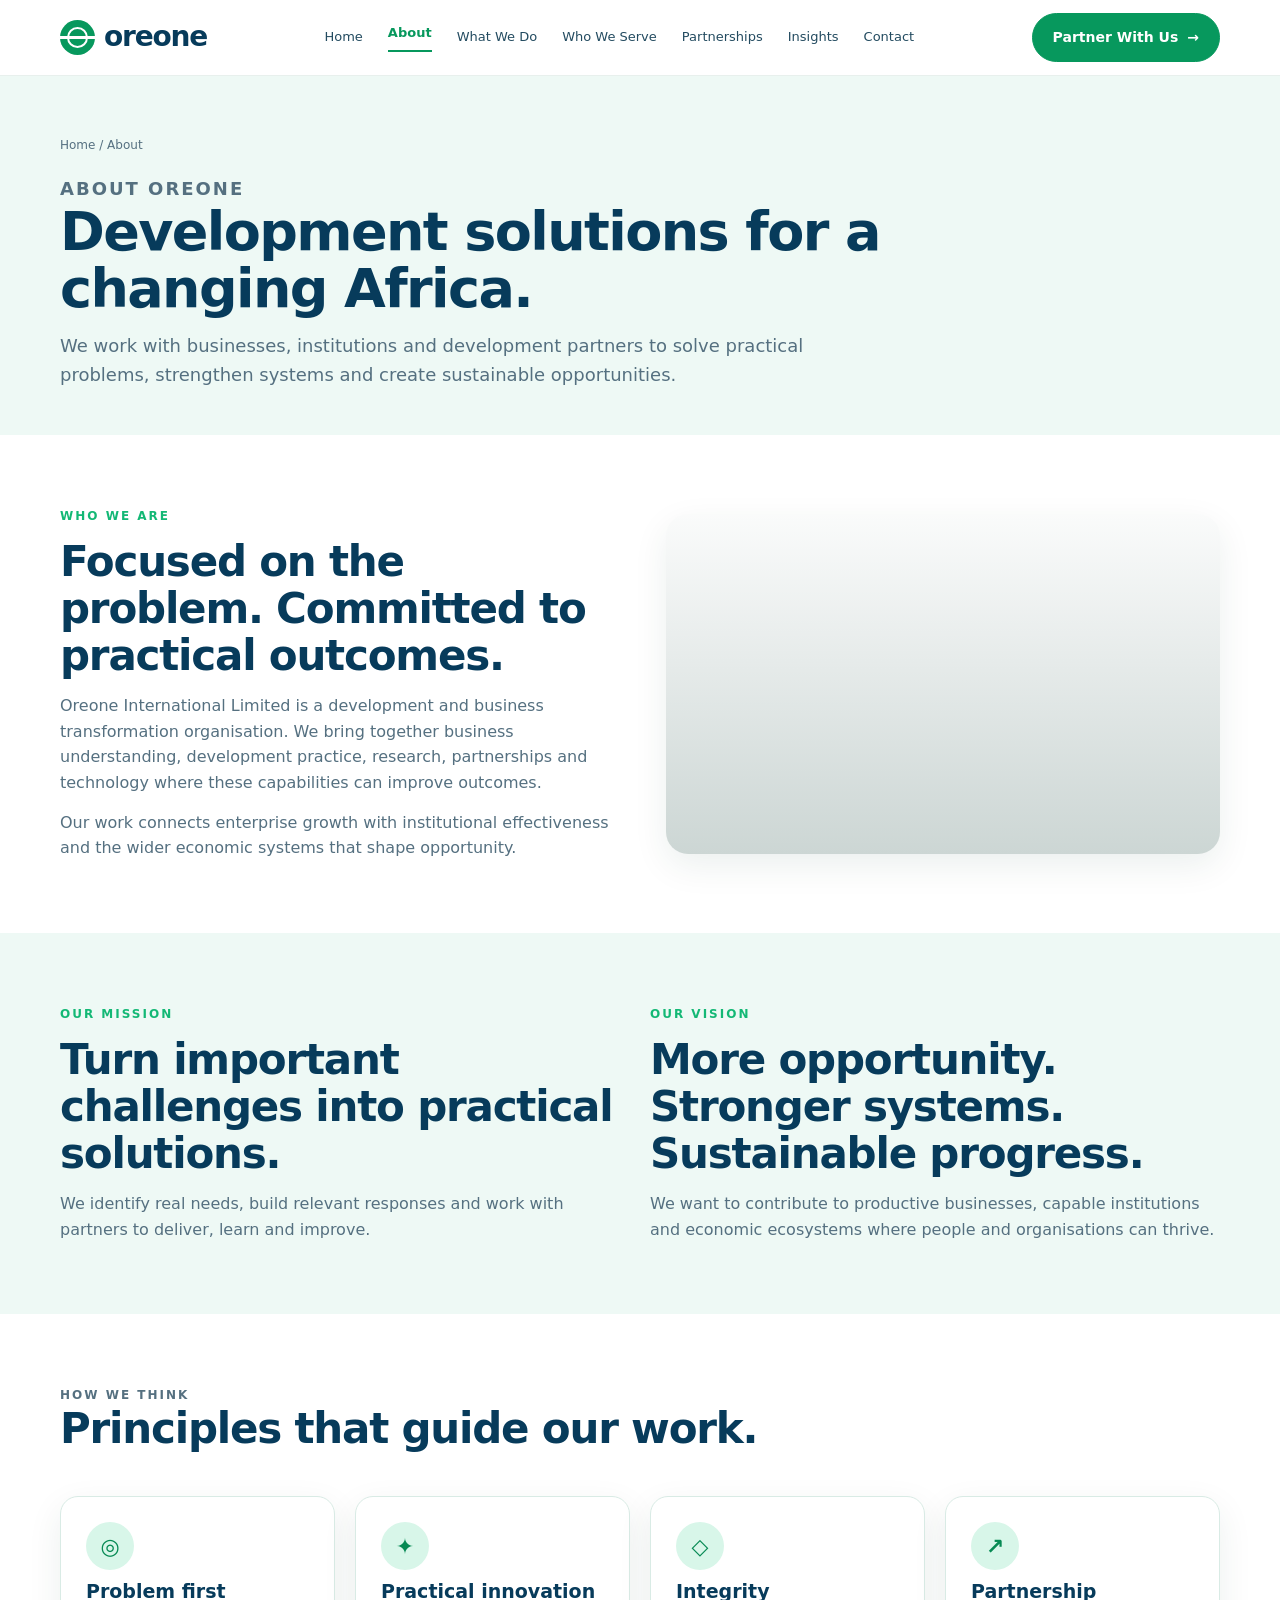
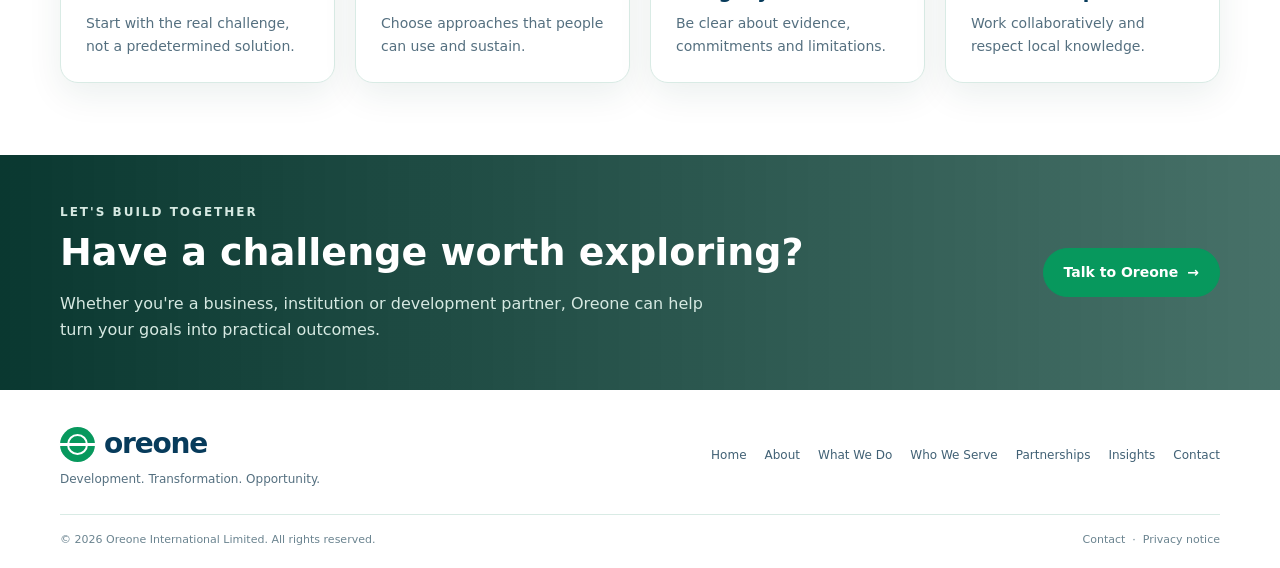
==== about.html @ 2d4d2d23 "Add files via upload" ====
<!doctype html><html lang="en-NG"><head><meta charset="utf-8"><meta name="viewport" content="width=device-width, initial-scale=1"><title>About Oreone | Development Consulting Nigeria</title><meta name="description" content="Learn about Oreone International Limited, a development and business transformation organisation working across Nigeria’s private, public and development sectors."><meta name="robots" content="index,follow"><meta property="og:type" content="website"><meta property="og:site_name" content="Oreone International Limited"><meta property="og:title" content="About Oreone | Development Consulting Nigeria"><meta property="og:description" content="Learn about Oreone International Limited, a development and business transformation organisation working across Nigeria’s private, public and development sectors."><meta name="theme-color" content="#07985d"><link rel="stylesheet" href="styles.css"><script type="application/ld+json">{"@context":"https://schema.org","@type":"Organization","name":"Oreone International Limited","url":"https://oreone.com/","telephone":"+2348024945647","email":"support.oreoneinc@gmail.com","address":{"@type":"PostalAddress","streetAddress":"No. 4 Daola Close, Monrovia Street, Wuse 2","addressLocality":"Abuja","addressCountry":"NG"}}</script></head><body><a class="skip-link" href="#main">Skip to content</a><header class="site-header"><div class="container nav-wrap"><a class="brand" href="index.html" aria-label="Oreone home"><span class="brand-mark" aria-hidden="true"></span><span>oreone</span></a><button class="menu-toggle" aria-expanded="false" aria-label="Toggle navigation">☰</button><nav class="nav-links" aria-label="Main navigation"><a href="index.html" >Home</a><a href="about.html" aria-current=page>About</a><a href="what-we-do.html" >What We Do</a><a href="who-we-serve.html" >Who We Serve</a><a href="partnerships.html" >Partnerships</a><a href="insights.html" >Insights</a><a href="contact.html" >Contact</a></nav><a class="btn nav-cta" href="contact.html">Partner With Us <span aria-hidden="true">→</span></a></div></header><main id="main"><section class="page-title"><div class="container"><div class="crumb">Home / About</div><p class="eyebrow">About Oreone</p><h1>Development solutions for a changing Africa.</h1><p>We work with businesses, institutions and development partners to solve practical problems, strengthen systems and create sustainable opportunities.</p></div></section><section class="section"><div class="container split"><div><p class="eyebrow">Who we are</p><h2>Focused on the problem. Committed to practical outcomes.</h2><p class="section-intro">Oreone International Limited is a development and business transformation organisation. We bring together business understanding, development practice, research, partnerships and technology where these capabilities can improve outcomes.</p><p class="section-intro" style="margin-top:14px">Our work connects enterprise growth with institutional effectiveness and the wider economic systems that shape opportunity.</p></div><div class="photo-panel" role="img" aria-label="Professionals working together"></div></div></section><section class="section section-soft"><div class="container grid grid-2"><article><p class="eyebrow">Our mission</p><h2>Turn important challenges into practical solutions.</h2><p class="section-intro">We identify real needs, build relevant responses and work with partners to deliver, learn and improve.</p></article><article><p class="eyebrow">Our vision</p><h2>More opportunity. Stronger systems. Sustainable progress.</h2><p class="section-intro">We want to contribute to productive businesses, capable institutions and economic ecosystems where people and organisations can thrive.</p></article></div></section><section class="section"><div class="container"><div class="section-head"><div><p class="eyebrow">How we think</p><h2>Principles that guide our work.</h2></div></div><div class="grid grid-4"><article class="card"><div class="icon-bubble" aria-hidden="true">◎</div><h3>Problem first</h3><p>Start with the real challenge, not a predetermined solution.</p></article><article class="card"><div class="icon-bubble" aria-hidden="true">✦</div><h3>Practical innovation</h3><p>Choose approaches that people can use and sustain.</p></article><article class="card"><div class="icon-bubble" aria-hidden="true">◇</div><h3>Integrity</h3><p>Be clear about evidence, commitments and limitations.</p></article><article class="card"><div class="icon-bubble" aria-hidden="true">↗</div><h3>Partnership</h3><p>Work collaboratively and respect local knowledge.</p></article></div></div></section></main><section class="cta-band"><div class="container cta-inner"><div><p class="eyebrow">Let's build together</p><h2>Have a challenge worth exploring?</h2><p>Whether you're a business, institution or development partner, Oreone can help turn your goals into practical outcomes.</p></div><a class="btn" href="contact.html">Talk to Oreone <span aria-hidden="true">→</span></a></div></section><footer class="site-footer"><div class="container"><div class="footer-top"><div><a class="brand" href="index.html"><span class="brand-mark" aria-hidden="true"></span><span>oreone</span></a><div class="footer-tagline">Development. Transformation. Opportunity.</div></div><nav class="footer-links" aria-label="Footer navigation"><a href="index.html">Home</a><a href="about.html">About</a><a href="what-we-do.html">What We Do</a><a href="who-we-serve.html">Who We Serve</a><a href="partnerships.html">Partnerships</a><a href="insights.html">Insights</a><a href="contact.html">Contact</a></nav></div><div class="footer-bottom"><span>© <span data-year></span> Oreone International Limited. All rights reserved.</span><span><a href="contact.html">Contact</a> &nbsp;·&nbsp; <a href="privacy.html">Privacy notice</a></span></div></div></footer><script src="script.js" defer></script></body></html>
---- styles.css ----
:root{--green:#07985d;--green2:#13b875;--deep:#003d32;--navy:#073b5b;--ink:#18384b;--muted:#557080;--mint:#eef9f5;--line:#d9ebe5;--white:#fff;--shadow:0 12px 35px rgba(5,59,55,.08);--radius:18px}*{box-sizing:border-box}html{scroll-behavior:smooth}body{margin:0;font-family:Inter,ui-sans-serif,system-ui,-apple-system,BlinkMacSystemFont,"Segoe UI",sans-serif;color:var(--ink);line-height:1.6;background:#fff}a{color:inherit;text-decoration:none}img{max-width:100%;display:block}button,input,select,textarea{font:inherit}.container{width:min(1160px,calc(100% - 40px));margin:auto}.skip-link{position:absolute;left:-999px;top:auto}.skip-link:focus{left:1rem;top:1rem;background:white;padding:1rem;z-index:1000}.site-header{height:76px;display:flex;align-items:center;background:#fff;border-bottom:1px solid #e8f0ed;position:sticky;top:0;z-index:100}.nav-wrap{display:flex;align-items:center;justify-content:space-between;gap:24px}.brand{display:inline-flex;align-items:center;gap:9px;font-size:28px;font-weight:800;letter-spacing:-1.2px;color:var(--navy);white-space:nowrap}.brand-mark{width:35px;height:35px;border-radius:50%;background:var(--green);position:relative;display:inline-block}.brand-mark:before{content:"";position:absolute;inset:7px;border:2px solid white;border-radius:50%}.brand-mark:after{content:"";position:absolute;left:0;right:0;top:16px;border-top:3px solid white}.nav-links{display:flex;align-items:center;gap:25px;font-size:13px;color:#234b60}.nav-links a:hover,.nav-links a[aria-current=page]{color:var(--green);font-weight:700}.nav-links a[aria-current=page]{border-bottom:2px solid var(--green);padding-bottom:7px}.btn{display:inline-flex;align-items:center;justify-content:center;gap:9px;border:1px solid var(--green);background:var(--green);color:white;padding:12px 20px;border-radius:999px;font-weight:700;font-size:14px;cursor:pointer;transition:.2s}.btn:hover{background:#057c4c;transform:translateY(-1px)}.btn-outline{background:transparent;color:var(--green)}.btn-outline:hover{color:#fff}.menu-toggle{display:none;border:1px solid var(--line);border-radius:10px;background:white;padding:8px 11px;color:var(--navy)}.hero{position:relative;overflow:hidden;background:linear-gradient(105deg,rgba(0,47,39,.97) 0%,rgba(0,62,49,.91) 38%,rgba(0,55,46,.15) 100%),url('https://images.unsplash.com/photo-1521737711867-e3b97375f902?auto=format&fit=crop&w=1800&q=85') center/cover;color:#fff}.hero-inner{padding:78px 0 76px;max-width:720px}.eyebrow{font-size:12px;letter-spacing:2px;text-transform:uppercase;font-weight:800;color:var(--green2);margin:0 0 12px}.hero .eyebrow{color:#6cf0b6}.hero h1{font-size:clamp(38px,5.5vw,64px);line-height:1.04;letter-spacing:-2px;margin:0 0 20px;max-width:760px}.hero p{font-size:18px;max-width:640px;color:#e1f1ec;margin:0 0 26px}.hero-actions{display:flex;gap:12px;flex-wrap:wrap}.hero .btn-outline{border-color:#fff;color:white}.hero .btn-outline:hover{background:#fff;color:var(--deep)}.hero-note{margin-top:28px;color:#d1e8df;font-size:13px;letter-spacing:.3px}.section{padding:72px 0}.section-soft{background:var(--mint)}.section-dark{background:var(--deep);color:#fff}.section-head{display:flex;justify-content:space-between;align-items:end;gap:30px;margin-bottom:30px}.section-head h2,.section h2{font-size:clamp(28px,3.5vw,42px);line-height:1.12;letter-spacing:-1.2px;color:var(--navy);margin:0 0 14px}.section-dark h2{color:#fff}.section-head p,.section-intro{max-width:660px;color:var(--muted);margin:0}.section-dark p{color:#d4e7e1}.grid{display:grid;gap:20px}.grid-2{grid-template-columns:repeat(2,minmax(0,1fr))}.grid-3{grid-template-columns:repeat(3,minmax(0,1fr))}.grid-4{grid-template-columns:repeat(4,minmax(0,1fr))}.card{border:1px solid var(--line);border-radius:var(--radius);padding:25px;background:#fff;box-shadow:var(--shadow)}.card h3{margin:10px 0 8px;color:var(--navy);font-size:19px;line-height:1.25}.card p{margin:0;color:var(--muted);font-size:14px}.icon-bubble{width:48px;height:48px;border-radius:50%;display:grid;place-items:center;background:#d8f6e9;color:#078a54;font-size:22px;font-weight:800}.card-link{display:inline-block;margin-top:16px;color:var(--green);font-size:13px;font-weight:800}.split{display:grid;grid-template-columns:1fr 1fr;gap:52px;align-items:center}.photo-panel{min-height:340px;border-radius:22px;background:linear-gradient(0deg,rgba(0,50,40,.2),rgba(0,50,40,.02)),url('https://images.unsplash.com/photo-1523958203904-cdcb402031fd?auto=format&fit=crop&w=1200&q=85') center/cover;box-shadow:var(--shadow)}.list-check{padding:0;list-style:none;margin:20px 0}.list-check li{padding:7px 0 7px 28px;position:relative;color:var(--muted)}.list-check li:before{content:'✓';position:absolute;left:0;top:6px;color:var(--green);font-weight:900}.steps{display:grid;grid-template-columns:repeat(5,1fr);gap:16px}.step{border-top:2px solid #57d6a2;padding-top:16px}.step b{display:block;color:var(--green2);font-size:12px;letter-spacing:1px}.step h3{margin:6px 0;color:var(--navy);font-size:17px}.step p{font-size:13px;color:var(--muted);margin:0}.section-dark .step h3{color:white}.section-dark .step p{color:#c7ded6}.cta-band{background:linear-gradient(90deg,rgba(0,48,40,.96),rgba(0,58,46,.72)),url('https://images.unsplash.com/photo-1519501025264-65ba15a82390?auto=format&fit=crop&w=1800&q=85') center/cover;color:white;padding:48px 0}.cta-inner{display:flex;align-items:center;justify-content:space-between;gap:30px}.cta-inner h2{color:#fff;margin:0 0 8px;font-size:clamp(27px,3vw,38px)}.cta-inner p{margin:0;max-width:650px;color:#d6e9e2}.site-footer{padding:32px 0 20px;background:#fff}.footer-top{display:flex;align-items:center;justify-content:space-between;gap:24px;padding-bottom:25px;border-bottom:1px solid var(--line)}.footer-tagline{font-size:12px;color:var(--muted)}.footer-links{display:flex;flex-wrap:wrap;gap:18px;font-size:12px;color:#416175}.footer-bottom{padding-top:16px;display:flex;justify-content:space-between;gap:18px;color:#6b8490;font-size:11px}.page-title{padding:60px 0 45px;background:var(--mint)}.page-title h1{font-size:clamp(36px,5vw,54px);line-height:1.05;letter-spacing:-1.6px;color:var(--navy);margin:0 0 15px;max-width:850px}.page-title p{font-size:18px;color:var(--muted);max-width:800px;margin:0}.crumb{font-size:12px;color:var(--muted);margin-bottom:20px}.tag{display:inline-block;background:#d9f8e9;color:#087c4d;font-size:10px;font-weight:800;text-transform:uppercase;letter-spacing:.8px;padding:5px 8px;border-radius:999px}.article-card{overflow:hidden;padding:0}.article-image{height:180px;background:linear-gradient(135deg,#d5f0e5,#a5d7c6);display:flex;align-items:end;padding:18px;color:#0b6043;font-weight:800}.article-body{padding:22px}.article-meta{font-size:11px;color:#7a929c;margin-top:14px}.topic-list{display:flex;gap:10px;flex-wrap:wrap;margin-top:22px}.topic-list a{border:1px solid var(--line);background:#fff;padding:10px 14px;border-radius:999px;font-size:13px;color:var(--navy)}.topic-list a:hover{border-color:var(--green);color:var(--green)}.contact-grid{display:grid;grid-template-columns:.95fr 1.05fr;gap:28px;align-items:start}.contact-options{display:grid;grid-template-columns:repeat(2,minmax(0,1fr));gap:12px}.option{display:flex;gap:12px;align-items:flex-start;padding:17px;border-radius:14px;background:var(--mint);border:1px solid #e3f1ec}.option strong{display:block;color:var(--navy);font-size:14px;line-height:1.25}.option span{display:block;font-size:12px;color:var(--muted);margin-top:5px}.form-card{background:#f0faf6;border:1px solid var(--line);border-radius:20px;padding:28px}.form-grid{display:grid;grid-template-columns:1fr 1fr;gap:15px}.field{display:flex;flex-direction:column;gap:6px}.field.full{grid-column:1/-1}.field label{font-size:12px;font-weight:700;color:#355669}.field input,.field select,.field textarea{width:100%;border:1px solid #d6e8e1;border-radius:10px;padding:12px 13px;background:white;color:var(--ink);outline:none}.field input:focus,.field select:focus,.field textarea:focus{border-color:var(--green);box-shadow:0 0 0 3px #0a9b5d1a}.field textarea{min-height:125px;resize:vertical}.contact-detail{display:flex;gap:14px;align-items:flex-start;margin:18px 0}.contact-detail .icon-bubble{flex-shrink:0;width:42px;height:42px}.contact-detail h3{margin:0 0 3px;font-size:14px;color:var(--navy)}.contact-detail p{margin:0;color:var(--muted);font-size:14px}.map-panel{width:100%;min-height:260px;border:0;border-radius:18px;background:var(--mint)}.faq-list details{padding:18px 0;border-bottom:1px solid var(--line)}.faq-list summary{font-weight:750;color:var(--navy);cursor:pointer}.faq-list details p{color:var(--muted);margin:10px 0 0}.notice{font-size:12px;color:var(--muted);margin-top:12px}.pill-row{display:flex;gap:10px;flex-wrap:wrap;margin-top:18px}.pill{border:1px solid var(--line);border-radius:999px;padding:8px 12px;font-size:12px;color:var(--muted)}.hidden{display:none!important}@media(max-width:980px){.nav-links{gap:14px}.nav-links a{font-size:12px}.grid-4{grid-template-columns:repeat(2,minmax(0,1fr))}.grid-3{grid-template-columns:repeat(2,minmax(0,1fr))}.steps{grid-template-columns:repeat(3,1fr)}.contact-grid{grid-template-columns:1fr 1fr}.hero-inner{max-width:650px}}@media(max-width:760px){.site-header{height:68px}.brand{font-size:25px}.brand-mark{width:31px;height:31px}.menu-toggle{display:inline-flex}.nav-links{display:none;position:absolute;top:67px;left:0;right:0;background:white;padding:20px;box-shadow:0 12px 22px #073b5b15;flex-direction:column;align-items:stretch;gap:0}.nav-links.open{display:flex}.nav-links a{padding:12px 0;border-bottom:1px solid #edf4f1;font-size:14px}.nav-links a[aria-current=page]{border-bottom:1px solid #edf4f1}.nav-cta{display:none}.container{width:min(100% - 28px,1160px)}.hero-inner{padding:60px 0}.hero p{font-size:16px}.section{padding:52px 0}.section-head{display:block}.grid-2,.grid-3,.grid-4,.split,.contact-grid{grid-template-columns:1fr}.steps{grid-template-columns:repeat(2,1fr)}.cta-inner{align-items:flex-start;flex-direction:column}.footer-top,.footer-bottom{align-items:flex-start;flex-direction:column}.contact-options{grid-template-columns:1fr 1fr}.form-card{padding:20px}.page-title{padding:45px 0 35px}.page-title p{font-size:16px}}@media(max-width:440px){.contact-options,.form-grid{grid-template-columns:1fr}.field.full{grid-column:auto}.steps{grid-template-columns:1fr}.hero h1{letter-spacing:-1px}.btn{padding:11px 16px}.card{padding:21px}}


/* Responsive and deployment hardening */
html { -webkit-text-size-adjust: 100%; }
body { overflow-wrap: break-word; }
.container, .card, .form-card, .option, .contact-detail, .nav-wrap { min-width: 0; }
button, a, input, select, textarea { touch-action: manipulation; }
:focus-visible { outline: 3px solid #13b875; outline-offset: 3px; }
@media (max-width: 760px) {
  .nav-wrap { gap: 12px; }
  .nav-links { max-height: calc(100dvh - 68px); overflow-y: auto; }
  .hero { background-position: 58% center; }
  .hero h1 { font-size: clamp(2.1rem, 9vw, 3.3rem); }
  .hero-actions .btn { min-height: 44px; }
  .section-head > .btn { margin-top: 18px; }
  .contact-options { grid-template-columns: repeat(2, minmax(0, 1fr)); }
  .map-panel { min-height: 220px; }
}
@media (max-width: 440px) {
  .container { width: calc(100% - 28px); }
  .brand { font-size: 23px; }
  .hero-inner { padding: 48px 0; }
  .hero h1 { font-size: clamp(2rem, 9vw, 2.7rem); }
  .hero-note { line-height: 1.8; }
  .contact-options, .form-grid { grid-template-columns: minmax(0, 1fr); }
  .field.full { grid-column: auto; }
  .card, .form-card { padding: 18px; }
  .footer-links { gap: 12px; }
  .footer-bottom { font-size: 12px; }
}
@media (prefers-reduced-motion: reduce) {
  *, *::before, *::after { scroll-behavior: auto !important; animation-duration: .01ms !important; animation-iteration-count: 1 !important; transition-duration: .01ms !important; }
}
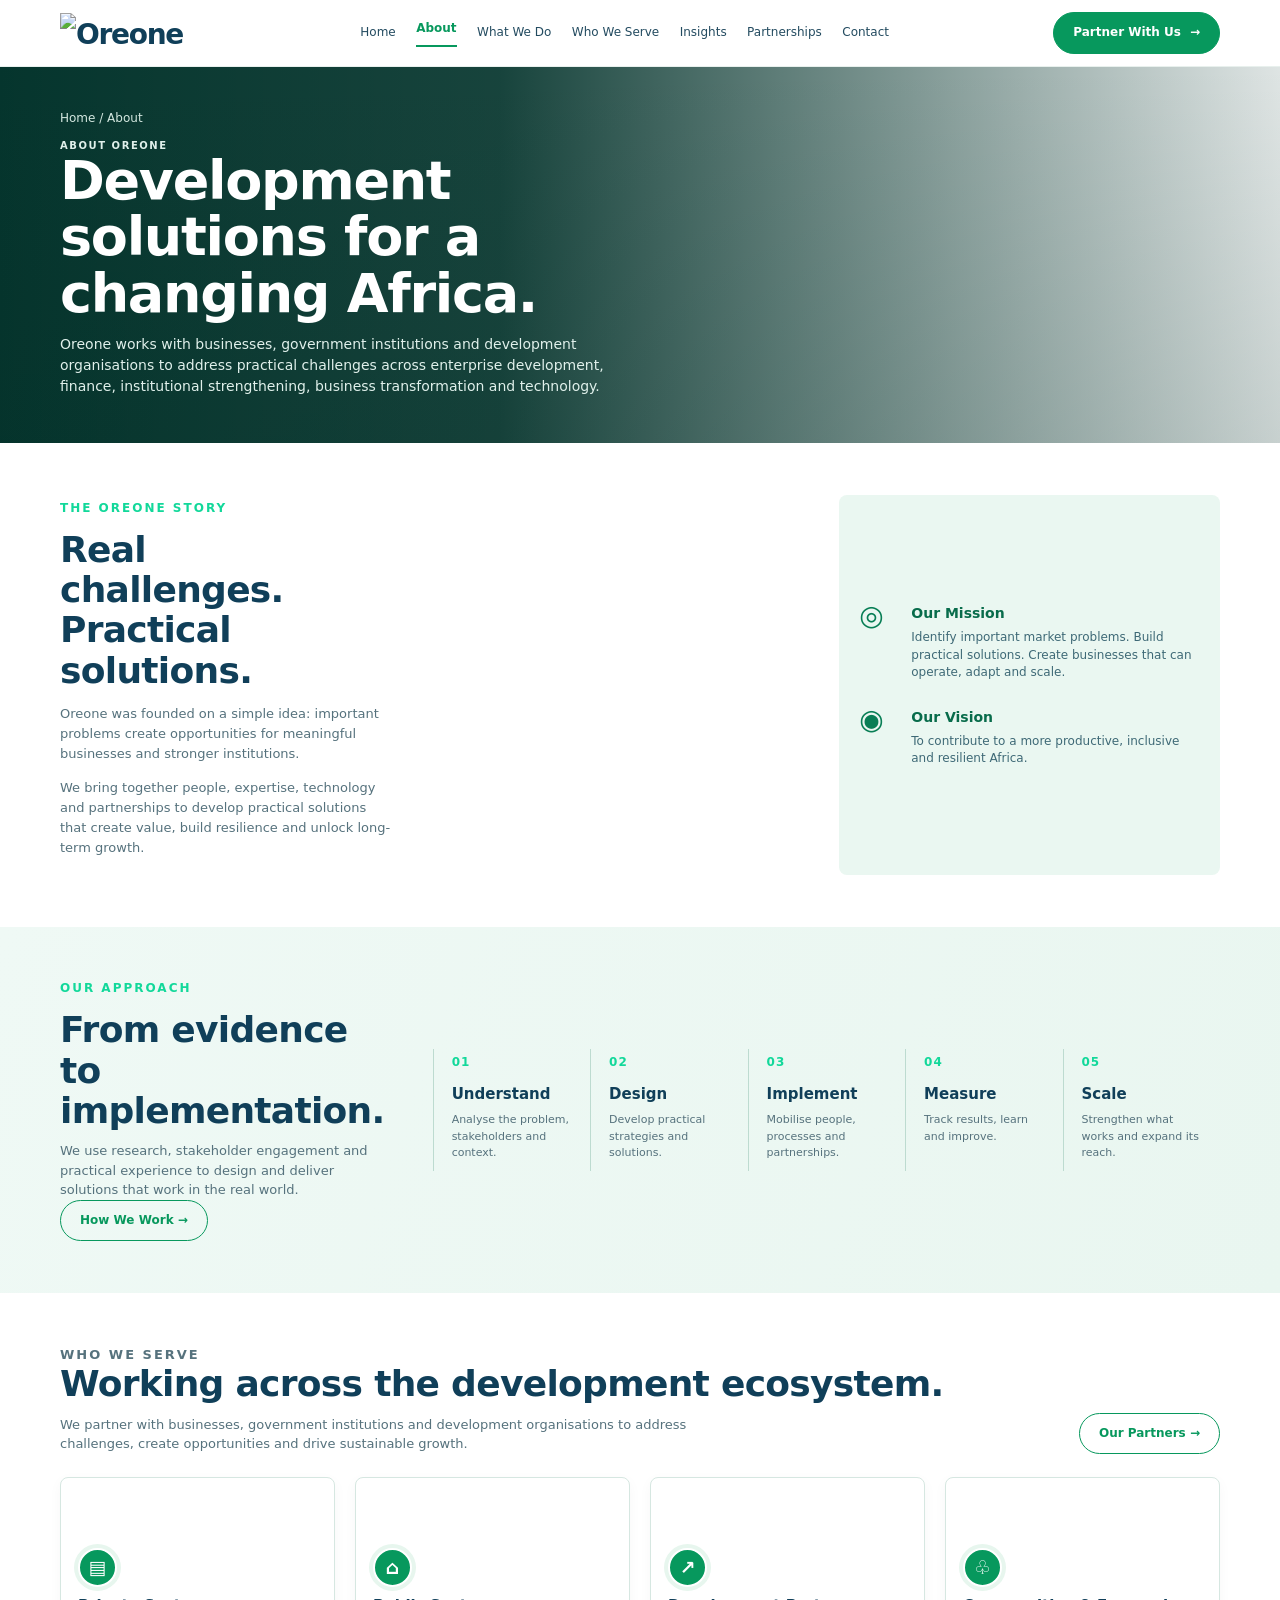
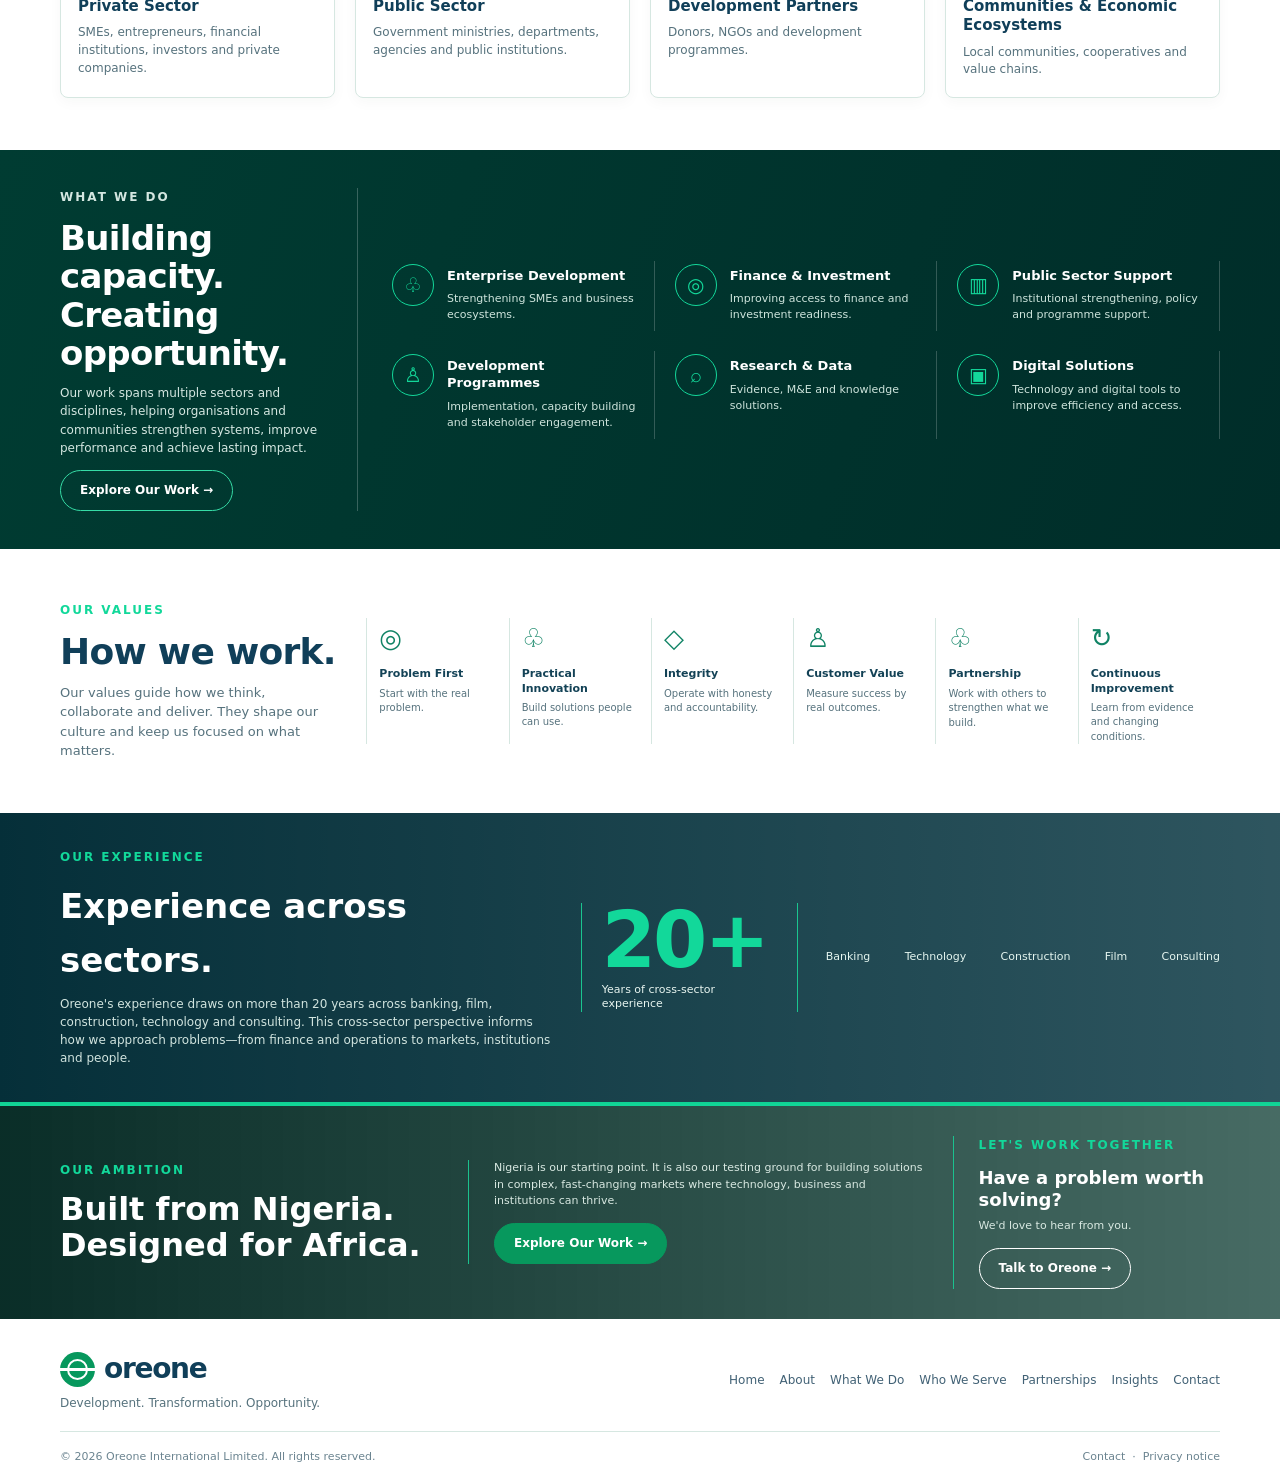
==== commit a9afcc77: "Add files via upload" ====
--- a/about.html
+++ b/about.html
@@ -1 +1,9 @@
-<!doctype html><html lang="en-NG"><head><meta charset="utf-8"><meta name="viewport" content="width=device-width, initial-scale=1"><title>About Oreone | Development Consulting Nigeria</title><meta name="description" content="Learn about Oreone International Limited, a development and business transformation organisation working across Nigeria’s private, public and development sectors."><meta name="robots" content="index,follow"><meta property="og:type" content="website"><meta property="og:site_name" content="Oreone International Limited"><meta property="og:title" content="About Oreone | Development Consulting Nigeria"><meta property="og:description" content="Learn about Oreone International Limited, a development and business transformation organisation working across Nigeria’s private, public and development sectors."><meta name="theme-color" content="#07985d"><link rel="stylesheet" href="styles.css"><script type="application/ld+json">{"@context":"https://schema.org","@type":"Organization","name":"Oreone International Limited","url":"https://oreone.com/","telephone":"+2348024945647","email":"support.oreoneinc@gmail.com","address":{"@type":"PostalAddress","streetAddress":"No. 4 Daola Close, Monrovia Street, Wuse 2","addressLocality":"Abuja","addressCountry":"NG"}}</script></head><body><a class="skip-link" href="#main">Skip to content</a><header class="site-header"><div class="container nav-wrap"><a class="brand" href="index.html" aria-label="Oreone home"><span class="brand-mark" aria-hidden="true"></span><span>oreone</span></a><button class="menu-toggle" aria-expanded="false" aria-label="Toggle navigation">☰</button><nav class="nav-links" aria-label="Main navigation"><a href="index.html" >Home</a><a href="about.html" aria-current=page>About</a><a href="what-we-do.html" >What We Do</a><a href="who-we-serve.html" >Who We Serve</a><a href="partnerships.html" >Partnerships</a><a href="insights.html" >Insights</a><a href="contact.html" >Contact</a></nav><a class="btn nav-cta" href="contact.html">Partner With Us <span aria-hidden="true">→</span></a></div></header><main id="main"><section class="page-title"><div class="container"><div class="crumb">Home / About</div><p class="eyebrow">About Oreone</p><h1>Development solutions for a changing Africa.</h1><p>We work with businesses, institutions and development partners to solve practical problems, strengthen systems and create sustainable opportunities.</p></div></section><section class="section"><div class="container split"><div><p class="eyebrow">Who we are</p><h2>Focused on the problem. Committed to practical outcomes.</h2><p class="section-intro">Oreone International Limited is a development and business transformation organisation. We bring together business understanding, development practice, research, partnerships and technology where these capabilities can improve outcomes.</p><p class="section-intro" style="margin-top:14px">Our work connects enterprise growth with institutional effectiveness and the wider economic systems that shape opportunity.</p></div><div class="photo-panel" role="img" aria-label="Professionals working together"></div></div></section><section class="section section-soft"><div class="container grid grid-2"><article><p class="eyebrow">Our mission</p><h2>Turn important challenges into practical solutions.</h2><p class="section-intro">We identify real needs, build relevant responses and work with partners to deliver, learn and improve.</p></article><article><p class="eyebrow">Our vision</p><h2>More opportunity. Stronger systems. Sustainable progress.</h2><p class="section-intro">We want to contribute to productive businesses, capable institutions and economic ecosystems where people and organisations can thrive.</p></article></div></section><section class="section"><div class="container"><div class="section-head"><div><p class="eyebrow">How we think</p><h2>Principles that guide our work.</h2></div></div><div class="grid grid-4"><article class="card"><div class="icon-bubble" aria-hidden="true">◎</div><h3>Problem first</h3><p>Start with the real challenge, not a predetermined solution.</p></article><article class="card"><div class="icon-bubble" aria-hidden="true">✦</div><h3>Practical innovation</h3><p>Choose approaches that people can use and sustain.</p></article><article class="card"><div class="icon-bubble" aria-hidden="true">◇</div><h3>Integrity</h3><p>Be clear about evidence, commitments and limitations.</p></article><article class="card"><div class="icon-bubble" aria-hidden="true">↗</div><h3>Partnership</h3><p>Work collaboratively and respect local knowledge.</p></article></div></div></section></main><section class="cta-band"><div class="container cta-inner"><div><p class="eyebrow">Let's build together</p><h2>Have a challenge worth exploring?</h2><p>Whether you're a business, institution or development partner, Oreone can help turn your goals into practical outcomes.</p></div><a class="btn" href="contact.html">Talk to Oreone <span aria-hidden="true">→</span></a></div></section><footer class="site-footer"><div class="container"><div class="footer-top"><div><a class="brand" href="index.html"><span class="brand-mark" aria-hidden="true"></span><span>oreone</span></a><div class="footer-tagline">Development. Transformation. Opportunity.</div></div><nav class="footer-links" aria-label="Footer navigation"><a href="index.html">Home</a><a href="about.html">About</a><a href="what-we-do.html">What We Do</a><a href="who-we-serve.html">Who We Serve</a><a href="partnerships.html">Partnerships</a><a href="insights.html">Insights</a><a href="contact.html">Contact</a></nav></div><div class="footer-bottom"><span>© <span data-year></span> Oreone International Limited. All rights reserved.</span><span><a href="contact.html">Contact</a> &nbsp;·&nbsp; <a href="privacy.html">Privacy notice</a></span></div></div></footer><script src="script.js" defer></script></body></html>+<!doctype html><html lang="en-NG"><head><meta charset="utf-8"><meta name="viewport" content="width=device-width, initial-scale=1"><title>About Oreone | Development Consulting Nigeria</title><meta name="description" content="Learn about Oreone International Limited, a development and business transformation organisation working across Nigeria’s private, public and development sectors."><meta name="robots" content="index,follow"><meta property="og:type" content="website"><meta property="og:site_name" content="Oreone International Limited"><meta property="og:title" content="About Oreone | Development Consulting Nigeria"><meta property="og:description" content="Learn about Oreone International Limited, a development and business transformation organisation working across Nigeria’s private, public and development sectors."><meta name="theme-color" content="#07985d"><link rel="stylesheet" href="styles.css"><script type="application/ld+json">{"@context":"https://schema.org","@type":"Organization","name":"Oreone International Limited","telephone":"+2348024945647","email":"support.oreoneinc@gmail.com","address":{"@type":"PostalAddress","streetAddress":"No. 4 Daola Close, Monrovia Street, Wuse 2","addressLocality":"Abuja","addressCountry":"NG"}}</script></head><body><a class="skip-link" href="#main">Skip to content</a><header class="site-header"><div class="container nav-wrap"><a class="brand" href="/" aria-label="Oreone home"><img class="brand-image" src="/assets/images/oreone-logo.png" alt="Oreone"></a><button class="menu-toggle" aria-expanded="false" aria-label="Toggle navigation">☰</button><nav class="nav-links" aria-label="Main navigation"><a href="index.html">Home</a><a href="about.html" aria-current="page">About</a><a href="what-we-do.html">What We Do</a><a href="who-we-serve.html">Who We Serve</a><a href="insights.html">Insights</a><a href="partnerships.html">Partnerships</a><a href="contact.html">Contact</a></nav><a class="btn nav-cta" href="contact.html">Partner With Us <span aria-hidden="true">→</span></a></div></header><main id="main">
+<section class="page-title about-hero"><div class="container"><div class="crumb">Home / About</div><p class="eyebrow">About Oreone</p><h1>Development solutions for a changing Africa.</h1><p>Oreone works with businesses, government institutions and development organisations to address practical challenges across enterprise development, finance, institutional strengthening, business transformation and technology.</p></div></section>
+<section class="section story-section"><div class="container about-story-grid"><div class="story-copy"><p class="eyebrow">The Oreone Story</p><h2>Real challenges. Practical solutions.</h2><p>Oreone was founded on a simple idea: important problems create opportunities for meaningful businesses and stronger institutions.</p><p>We bring together people, expertise, technology and partnerships to develop practical solutions that create value, build resilience and unlock long-term growth.</p></div><div class="story-city" role="img" aria-label="City skyline representing economic opportunity"></div><aside class="mission-vision-panel"><div class="mission-vision-item"><span class="mission-symbol" aria-hidden="true">◎</span><div><h3>Our Mission</h3><p>Identify important market problems. Build practical solutions. Create businesses that can operate, adapt and scale.</p></div></div><div class="mission-vision-item"><span class="mission-symbol" aria-hidden="true">◉</span><div><h3>Our Vision</h3><p>To contribute to a more productive, inclusive and resilient Africa.</p></div></div></aside></div></section>
+<section class="section section-soft about-approach"><div class="container approach-layout"><div><p class="eyebrow">Our Approach</p><h2>From evidence to implementation.</h2><p class="section-intro">We use research, stakeholder engagement and practical experience to design and deliver solutions that work in the real world.</p><a class="btn btn-outline" href="what-we-do.html">How We Work →</a></div><div class="steps about-steps"><div class="step"><b>01</b><h3>Understand</h3><p>Analyse the problem, stakeholders and context.</p></div><div class="step"><b>02</b><h3>Design</h3><p>Develop practical strategies and solutions.</p></div><div class="step"><b>03</b><h3>Implement</h3><p>Mobilise people, processes and partnerships.</p></div><div class="step"><b>04</b><h3>Measure</h3><p>Track results, learn and improve.</p></div><div class="step"><b>05</b><h3>Scale</h3><p>Strengthen what works and expand its reach.</p></div></div></div></section>
+<section class="section"><div class="container"><div class="section-head"><div><p class="eyebrow">Who We Serve</p><h2>Working across the development ecosystem.</h2><p>We partner with businesses, government institutions and development organisations to address challenges, create opportunities and drive sustainable growth.</p></div><a class="btn btn-outline" href="who-we-serve.html">Our Partners →</a></div><div class="grid grid-4"><article class="card audience-card"><div class="audience-photo photo-private" role="img" aria-label="Private-sector business owner"></div><div class="audience-copy"><div class="icon-bubble" aria-hidden="true">▤</div><h3>Private Sector</h3><p>SMEs, entrepreneurs, financial institutions, investors and private companies.</p></div></article><article class="card audience-card"><div class="audience-photo photo-public" role="img" aria-label="Public sector institution"></div><div class="audience-copy"><div class="icon-bubble" aria-hidden="true">⌂</div><h3>Public Sector</h3><p>Government ministries, departments, agencies and public institutions.</p></div></article><article class="card audience-card"><div class="audience-photo photo-partners" role="img" aria-label="Development partners engaging with communities"></div><div class="audience-copy"><div class="icon-bubble" aria-hidden="true">↗</div><h3>Development Partners</h3><p>Donors, NGOs and development programmes.</p></div></article><article class="card audience-card"><div class="audience-photo photo-community" role="img" aria-label="Local community members working together"></div><div class="audience-copy"><div class="icon-bubble" aria-hidden="true">♧</div><h3>Communities & Economic Ecosystems</h3><p>Local communities, cooperatives and value chains.</p></div></article></div></div></section>
+<section class="section section-dark capability-presentation"><div class="container capability-presentation-grid"><div><p class="eyebrow">What We Do</p><h2>Building capacity. Creating opportunity.</h2><p>Our work spans multiple sectors and disciplines, helping organisations and communities strengthen systems, improve performance and achieve lasting impact.</p><a class="btn btn-outline" href="what-we-do.html">Explore Our Work →</a></div><div class="capability-mini-grid"><article><span>♧</span><div><h3>Enterprise Development</h3><p>Strengthening SMEs and business ecosystems.</p></div></article><article><span>◎</span><div><h3>Finance & Investment</h3><p>Improving access to finance and investment readiness.</p></div></article><article><span>▥</span><div><h3>Public Sector Support</h3><p>Institutional strengthening, policy and programme support.</p></div></article><article><span>♙</span><div><h3>Development Programmes</h3><p>Implementation, capacity building and stakeholder engagement.</p></div></article><article><span>⌕</span><div><h3>Research & Data</h3><p>Evidence, M&E and knowledge solutions.</p></div></article><article><span>▣</span><div><h3>Digital Solutions</h3><p>Technology and digital tools to improve efficiency and access.</p></div></article></div></div></section>
+<section class="section values-section"><div class="container values-layout"><div><p class="eyebrow">Our Values</p><h2>How we work.</h2><p class="section-intro">Our values guide how we think, collaborate and deliver. They shape our culture and keep us focused on what matters.</p></div><div class="values-grid"><article><span>◎</span><h3>Problem First</h3><p>Start with the real problem.</p></article><article><span>♧</span><h3>Practical Innovation</h3><p>Build solutions people can use.</p></article><article><span>◇</span><h3>Integrity</h3><p>Operate with honesty and accountability.</p></article><article><span>♙</span><h3>Customer Value</h3><p>Measure success by real outcomes.</p></article><article><span>♧</span><h3>Partnership</h3><p>Work with others to strengthen what we build.</p></article><article><span>↻</span><h3>Continuous Improvement</h3><p>Learn from evidence and changing conditions.</p></article></div></div></section>
+<section class="experience-band"><div class="container experience-layout"><div><p class="eyebrow">Our Experience</p><h2>Experience across sectors.</h2><p>Oreone's experience draws on more than 20 years across banking, film, construction, technology and consulting. This cross-sector perspective informs how we approach problems—from finance and operations to markets, institutions and people.</p></div><div class="experience-years"><strong>20+</strong><span>Years of cross-sector experience</span></div><div class="sector-list"><span>Banking</span><span>Technology</span><span>Construction</span><span>Film</span><span>Consulting</span></div></div></section>
+</main><section class="cta-band ambition-band"><div class="container ambition-grid"><div><p class="eyebrow">Our Ambition</p><h2>Built from Nigeria.<br>Designed for Africa.</h2></div><div><p>Nigeria is our starting point. It is also our testing ground for building solutions in complex, fast-changing markets where technology, business and institutions can thrive.</p><a class="btn" href="what-we-do.html">Explore Our Work →</a></div><div><p class="eyebrow">Let's Work Together</p><h3>Have a problem worth solving?</h3><p>We'd love to hear from you.</p><a class="btn btn-outline" href="contact.html">Talk to Oreone →</a></div></div></section><footer class="site-footer"><div class="container"><div class="footer-top"><div><a class="brand" href="index.html"><span class="brand-mark" aria-hidden="true"></span><span>oreone</span></a><div class="footer-tagline">Development. Transformation. Opportunity.</div></div><nav class="footer-links" aria-label="Footer navigation"><a href="index.html">Home</a><a href="about.html">About</a><a href="what-we-do.html">What We Do</a><a href="who-we-serve.html">Who We Serve</a><a href="partnerships.html">Partnerships</a><a href="insights.html">Insights</a><a href="contact.html">Contact</a></nav></div><div class="footer-bottom"><span>© <span data-year></span> Oreone International Limited. All rights reserved.</span><span><a href="contact.html">Contact</a> &nbsp;·&nbsp; <a href="privacy.html">Privacy notice</a></span></div></div></footer><script src="supabase-config.js"></script><script src="script.js" defer></script><script src="seo.js" defer></script></body></html>
--- a/styles.css
+++ b/styles.css
@@ -1,4 +1,4 @@
-:root{--green:#07985d;--green2:#13b875;--deep:#003d32;--navy:#073b5b;--ink:#18384b;--muted:#557080;--mint:#eef9f5;--line:#d9ebe5;--white:#fff;--shadow:0 12px 35px rgba(5,59,55,.08);--radius:18px}*{box-sizing:border-box}html{scroll-behavior:smooth}body{margin:0;font-family:Inter,ui-sans-serif,system-ui,-apple-system,BlinkMacSystemFont,"Segoe UI",sans-serif;color:var(--ink);line-height:1.6;background:#fff}a{color:inherit;text-decoration:none}img{max-width:100%;display:block}button,input,select,textarea{font:inherit}.container{width:min(1160px,calc(100% - 40px));margin:auto}.skip-link{position:absolute;left:-999px;top:auto}.skip-link:focus{left:1rem;top:1rem;background:white;padding:1rem;z-index:1000}.site-header{height:76px;display:flex;align-items:center;background:#fff;border-bottom:1px solid #e8f0ed;position:sticky;top:0;z-index:100}.nav-wrap{display:flex;align-items:center;justify-content:space-between;gap:24px}.brand{display:inline-flex;align-items:center;gap:9px;font-size:28px;font-weight:800;letter-spacing:-1.2px;color:var(--navy);white-space:nowrap}.brand-mark{width:35px;height:35px;border-radius:50%;background:var(--green);position:relative;display:inline-block}.brand-mark:before{content:"";position:absolute;inset:7px;border:2px solid white;border-radius:50%}.brand-mark:after{content:"";position:absolute;left:0;right:0;top:16px;border-top:3px solid white}.nav-links{display:flex;align-items:center;gap:25px;font-size:13px;color:#234b60}.nav-links a:hover,.nav-links a[aria-current=page]{color:var(--green);font-weight:700}.nav-links a[aria-current=page]{border-bottom:2px solid var(--green);padding-bottom:7px}.btn{display:inline-flex;align-items:center;justify-content:center;gap:9px;border:1px solid var(--green);background:var(--green);color:white;padding:12px 20px;border-radius:999px;font-weight:700;font-size:14px;cursor:pointer;transition:.2s}.btn:hover{background:#057c4c;transform:translateY(-1px)}.btn-outline{background:transparent;color:var(--green)}.btn-outline:hover{color:#fff}.menu-toggle{display:none;border:1px solid var(--line);border-radius:10px;background:white;padding:8px 11px;color:var(--navy)}.hero{position:relative;overflow:hidden;background:linear-gradient(105deg,rgba(0,47,39,.97) 0%,rgba(0,62,49,.91) 38%,rgba(0,55,46,.15) 100%),url('https://images.unsplash.com/photo-1521737711867-e3b97375f902?auto=format&fit=crop&w=1800&q=85') center/cover;color:#fff}.hero-inner{padding:78px 0 76px;max-width:720px}.eyebrow{font-size:12px;letter-spacing:2px;text-transform:uppercase;font-weight:800;color:var(--green2);margin:0 0 12px}.hero .eyebrow{color:#6cf0b6}.hero h1{font-size:clamp(38px,5.5vw,64px);line-height:1.04;letter-spacing:-2px;margin:0 0 20px;max-width:760px}.hero p{font-size:18px;max-width:640px;color:#e1f1ec;margin:0 0 26px}.hero-actions{display:flex;gap:12px;flex-wrap:wrap}.hero .btn-outline{border-color:#fff;color:white}.hero .btn-outline:hover{background:#fff;color:var(--deep)}.hero-note{margin-top:28px;color:#d1e8df;font-size:13px;letter-spacing:.3px}.section{padding:72px 0}.section-soft{background:var(--mint)}.section-dark{background:var(--deep);color:#fff}.section-head{display:flex;justify-content:space-between;align-items:end;gap:30px;margin-bottom:30px}.section-head h2,.section h2{font-size:clamp(28px,3.5vw,42px);line-height:1.12;letter-spacing:-1.2px;color:var(--navy);margin:0 0 14px}.section-dark h2{color:#fff}.section-head p,.section-intro{max-width:660px;color:var(--muted);margin:0}.section-dark p{color:#d4e7e1}.grid{display:grid;gap:20px}.grid-2{grid-template-columns:repeat(2,minmax(0,1fr))}.grid-3{grid-template-columns:repeat(3,minmax(0,1fr))}.grid-4{grid-template-columns:repeat(4,minmax(0,1fr))}.card{border:1px solid var(--line);border-radius:var(--radius);padding:25px;background:#fff;box-shadow:var(--shadow)}.card h3{margin:10px 0 8px;color:var(--navy);font-size:19px;line-height:1.25}.card p{margin:0;color:var(--muted);font-size:14px}.icon-bubble{width:48px;height:48px;border-radius:50%;display:grid;place-items:center;background:#d8f6e9;color:#078a54;font-size:22px;font-weight:800}.card-link{display:inline-block;margin-top:16px;color:var(--green);font-size:13px;font-weight:800}.split{display:grid;grid-template-columns:1fr 1fr;gap:52px;align-items:center}.photo-panel{min-height:340px;border-radius:22px;background:linear-gradient(0deg,rgba(0,50,40,.2),rgba(0,50,40,.02)),url('https://images.unsplash.com/photo-1523958203904-cdcb402031fd?auto=format&fit=crop&w=1200&q=85') center/cover;box-shadow:var(--shadow)}.list-check{padding:0;list-style:none;margin:20px 0}.list-check li{padding:7px 0 7px 28px;position:relative;color:var(--muted)}.list-check li:before{content:'✓';position:absolute;left:0;top:6px;color:var(--green);font-weight:900}.steps{display:grid;grid-template-columns:repeat(5,1fr);gap:16px}.step{border-top:2px solid #57d6a2;padding-top:16px}.step b{display:block;color:var(--green2);font-size:12px;letter-spacing:1px}.step h3{margin:6px 0;color:var(--navy);font-size:17px}.step p{font-size:13px;color:var(--muted);margin:0}.section-dark .step h3{color:white}.section-dark .step p{color:#c7ded6}.cta-band{background:linear-gradient(90deg,rgba(0,48,40,.96),rgba(0,58,46,.72)),url('https://images.unsplash.com/photo-1519501025264-65ba15a82390?auto=format&fit=crop&w=1800&q=85') center/cover;color:white;padding:48px 0}.cta-inner{display:flex;align-items:center;justify-content:space-between;gap:30px}.cta-inner h2{color:#fff;margin:0 0 8px;font-size:clamp(27px,3vw,38px)}.cta-inner p{margin:0;max-width:650px;color:#d6e9e2}.site-footer{padding:32px 0 20px;background:#fff}.footer-top{display:flex;align-items:center;justify-content:space-between;gap:24px;padding-bottom:25px;border-bottom:1px solid var(--line)}.footer-tagline{font-size:12px;color:var(--muted)}.footer-links{display:flex;flex-wrap:wrap;gap:18px;font-size:12px;color:#416175}.footer-bottom{padding-top:16px;display:flex;justify-content:space-between;gap:18px;color:#6b8490;font-size:11px}.page-title{padding:60px 0 45px;background:var(--mint)}.page-title h1{font-size:clamp(36px,5vw,54px);line-height:1.05;letter-spacing:-1.6px;color:var(--navy);margin:0 0 15px;max-width:850px}.page-title p{font-size:18px;color:var(--muted);max-width:800px;margin:0}.crumb{font-size:12px;color:var(--muted);margin-bottom:20px}.tag{display:inline-block;background:#d9f8e9;color:#087c4d;font-size:10px;font-weight:800;text-transform:uppercase;letter-spacing:.8px;padding:5px 8px;border-radius:999px}.article-card{overflow:hidden;padding:0}.article-image{height:180px;background:linear-gradient(135deg,#d5f0e5,#a5d7c6);display:flex;align-items:end;padding:18px;color:#0b6043;font-weight:800}.article-body{padding:22px}.article-meta{font-size:11px;color:#7a929c;margin-top:14px}.topic-list{display:flex;gap:10px;flex-wrap:wrap;margin-top:22px}.topic-list a{border:1px solid var(--line);background:#fff;padding:10px 14px;border-radius:999px;font-size:13px;color:var(--navy)}.topic-list a:hover{border-color:var(--green);color:var(--green)}.contact-grid{display:grid;grid-template-columns:.95fr 1.05fr;gap:28px;align-items:start}.contact-options{display:grid;grid-template-columns:repeat(2,minmax(0,1fr));gap:12px}.option{display:flex;gap:12px;align-items:flex-start;padding:17px;border-radius:14px;background:var(--mint);border:1px solid #e3f1ec}.option strong{display:block;color:var(--navy);font-size:14px;line-height:1.25}.option span{display:block;font-size:12px;color:var(--muted);margin-top:5px}.form-card{background:#f0faf6;border:1px solid var(--line);border-radius:20px;padding:28px}.form-grid{display:grid;grid-template-columns:1fr 1fr;gap:15px}.field{display:flex;flex-direction:column;gap:6px}.field.full{grid-column:1/-1}.field label{font-size:12px;font-weight:700;color:#355669}.field input,.field select,.field textarea{width:100%;border:1px solid #d6e8e1;border-radius:10px;padding:12px 13px;background:white;color:var(--ink);outline:none}.field input:focus,.field select:focus,.field textarea:focus{border-color:var(--green);box-shadow:0 0 0 3px #0a9b5d1a}.field textarea{min-height:125px;resize:vertical}.contact-detail{display:flex;gap:14px;align-items:flex-start;margin:18px 0}.contact-detail .icon-bubble{flex-shrink:0;width:42px;height:42px}.contact-detail h3{margin:0 0 3px;font-size:14px;color:var(--navy)}.contact-detail p{margin:0;color:var(--muted);font-size:14px}.map-panel{width:100%;min-height:260px;border:0;border-radius:18px;background:var(--mint)}.faq-list details{padding:18px 0;border-bottom:1px solid var(--line)}.faq-list summary{font-weight:750;color:var(--navy);cursor:pointer}.faq-list details p{color:var(--muted);margin:10px 0 0}.notice{font-size:12px;color:var(--muted);margin-top:12px}.pill-row{display:flex;gap:10px;flex-wrap:wrap;margin-top:18px}.pill{border:1px solid var(--line);border-radius:999px;padding:8px 12px;font-size:12px;color:var(--muted)}.hidden{display:none!important}@media(max-width:980px){.nav-links{gap:14px}.nav-links a{font-size:12px}.grid-4{grid-template-columns:repeat(2,minmax(0,1fr))}.grid-3{grid-template-columns:repeat(2,minmax(0,1fr))}.steps{grid-template-columns:repeat(3,1fr)}.contact-grid{grid-template-columns:1fr 1fr}.hero-inner{max-width:650px}}@media(max-width:760px){.site-header{height:68px}.brand{font-size:25px}.brand-mark{width:31px;height:31px}.menu-toggle{display:inline-flex}.nav-links{display:none;position:absolute;top:67px;left:0;right:0;background:white;padding:20px;box-shadow:0 12px 22px #073b5b15;flex-direction:column;align-items:stretch;gap:0}.nav-links.open{display:flex}.nav-links a{padding:12px 0;border-bottom:1px solid #edf4f1;font-size:14px}.nav-links a[aria-current=page]{border-bottom:1px solid #edf4f1}.nav-cta{display:none}.container{width:min(100% - 28px,1160px)}.hero-inner{padding:60px 0}.hero p{font-size:16px}.section{padding:52px 0}.section-head{display:block}.grid-2,.grid-3,.grid-4,.split,.contact-grid{grid-template-columns:1fr}.steps{grid-template-columns:repeat(2,1fr)}.cta-inner{align-items:flex-start;flex-direction:column}.footer-top,.footer-bottom{align-items:flex-start;flex-direction:column}.contact-options{grid-template-columns:1fr 1fr}.form-card{padding:20px}.page-title{padding:45px 0 35px}.page-title p{font-size:16px}}@media(max-width:440px){.contact-options,.form-grid{grid-template-columns:1fr}.field.full{grid-column:auto}.steps{grid-template-columns:1fr}.hero h1{letter-spacing:-1px}.btn{padding:11px 16px}.card{padding:21px}}
+:root{--green:#07985d;--green2:#13b875;--deep:#003d32;--navy:#073b5b;--ink:#18384b;--muted:#557080;--mint:#eef9f5;--line:#d9ebe5;--white:#fff;--shadow:0 12px 35px rgba(5,59,55,.08);--radius:18px}*{box-sizing:border-box}html{scroll-behavior:smooth}body{margin:0;font-family:Inter,ui-sans-serif,system-ui,-apple-system,BlinkMacSystemFont,"Segoe UI",sans-serif;color:var(--ink);line-height:1.6;background:#fff}a{color:inherit;text-decoration:none}img{max-width:100%;display:block}button,input,select,textarea{font:inherit}.container{width:min(1160px,calc(100% - 40px));margin:auto}.skip-link{position:absolute;left:-999px;top:auto}.skip-link:focus{left:1rem;top:1rem;background:white;padding:1rem;z-index:1000}.site-header{height:76px;display:flex;align-items:center;background:#fff;border-bottom:1px solid #e8f0ed;position:sticky;top:0;z-index:100}.nav-wrap{display:flex;align-items:center;justify-content:space-between;gap:24px}.brand{display:inline-flex;align-items:center;gap:9px;font-size:28px;font-weight:800;letter-spacing:-1.2px;color:var(--navy);white-space:nowrap}.brand-mark{width:35px;height:35px;border-radius:50%;background:var(--green);position:relative;display:inline-block}.brand-mark:before{content:"";position:absolute;inset:7px;border:2px solid white;border-radius:50%}.brand-mark:after{content:"";position:absolute;left:0;right:0;top:16px;border-top:3px solid white}.nav-links{display:flex;align-items:center;gap:25px;font-size:13px;color:#234b60}.nav-links a:hover,.nav-links a[aria-current=page]{color:var(--green);font-weight:700}.nav-links a[aria-current=page]{border-bottom:2px solid var(--green);padding-bottom:7px}.btn{display:inline-flex;align-items:center;justify-content:center;gap:9px;border:1px solid var(--green);background:var(--green);color:white;padding:12px 20px;border-radius:999px;font-weight:700;font-size:14px;cursor:pointer;transition:.2s}.btn:hover{background:#057c4c;transform:translateY(-1px)}.btn-outline{background:transparent;color:var(--green)}.btn-outline:hover{color:#fff}.menu-toggle{display:none;border:1px solid var(--line);border-radius:10px;background:white;padding:8px 11px;color:var(--navy)}.hero{position:relative;overflow:hidden;background:linear-gradient(105deg,rgba(0,47,39,.97) 0%,rgba(0,62,49,.91) 38%,rgba(0,55,46,.15) 100%),url('assets/images/about-hero.jpg') center/cover;color:#fff}.hero-inner{padding:78px 0 76px;max-width:720px}.eyebrow{font-size:12px;letter-spacing:2px;text-transform:uppercase;font-weight:800;color:var(--green2);margin:0 0 12px}.hero .eyebrow{color:#6cf0b6}.hero h1{font-size:clamp(38px,5.5vw,64px);line-height:1.04;letter-spacing:-2px;margin:0 0 20px;max-width:760px}.hero p{font-size:18px;max-width:640px;color:#e1f1ec;margin:0 0 26px}.hero-actions{display:flex;gap:12px;flex-wrap:wrap}.hero .btn-outline{border-color:#fff;color:white}.hero .btn-outline:hover{background:#fff;color:var(--deep)}.hero-note{margin-top:28px;color:#d1e8df;font-size:13px;letter-spacing:.3px}.section{padding:72px 0}.section-soft{background:var(--mint)}.section-dark{background:var(--deep);color:#fff}.section-head{display:flex;justify-content:space-between;align-items:end;gap:30px;margin-bottom:30px}.section-head h2,.section h2{font-size:clamp(28px,3.5vw,42px);line-height:1.12;letter-spacing:-1.2px;color:var(--navy);margin:0 0 14px}.section-dark h2{color:#fff}.section-head p,.section-intro{max-width:660px;color:var(--muted);margin:0}.section-dark p{color:#d4e7e1}.grid{display:grid;gap:20px}.grid-2{grid-template-columns:repeat(2,minmax(0,1fr))}.grid-3{grid-template-columns:repeat(3,minmax(0,1fr))}.grid-4{grid-template-columns:repeat(4,minmax(0,1fr))}.card{border:1px solid var(--line);border-radius:var(--radius);padding:25px;background:#fff;box-shadow:var(--shadow)}.card h3{margin:10px 0 8px;color:var(--navy);font-size:19px;line-height:1.25}.card p{margin:0;color:var(--muted);font-size:14px}.icon-bubble{width:48px;height:48px;border-radius:50%;display:grid;place-items:center;background:#d8f6e9;color:#078a54;font-size:22px;font-weight:800}.card-link{display:inline-block;margin-top:16px;color:var(--green);font-size:13px;font-weight:800}.split{display:grid;grid-template-columns:1fr 1fr;gap:52px;align-items:center}.photo-panel{min-height:340px;border-radius:22px;background:linear-gradient(0deg,rgba(0,50,40,.2),rgba(0,50,40,.02)),url('assets/images/abuja-city.jpg') center/cover;box-shadow:var(--shadow)}.list-check{padding:0;list-style:none;margin:20px 0}.list-check li{padding:7px 0 7px 28px;position:relative;color:var(--muted)}.list-check li:before{content:'✓';position:absolute;left:0;top:6px;color:var(--green);font-weight:900}.steps{display:grid;grid-template-columns:repeat(5,1fr);gap:16px}.step{border-top:2px solid #57d6a2;padding-top:16px}.step b{display:block;color:var(--green2);font-size:12px;letter-spacing:1px}.step h3{margin:6px 0;color:var(--navy);font-size:17px}.step p{font-size:13px;color:var(--muted);margin:0}.section-dark .step h3{color:white}.section-dark .step p{color:#c7ded6}.cta-band{background:linear-gradient(90deg,rgba(0,48,40,.96),rgba(0,58,46,.72)),url('assets/images/africa-city-footer.jpg') center/cover;color:white;padding:48px 0}.cta-inner{display:flex;align-items:center;justify-content:space-between;gap:30px}.cta-inner h2{color:#fff;margin:0 0 8px;font-size:clamp(27px,3vw,38px)}.cta-inner p{margin:0;max-width:650px;color:#d6e9e2}.site-footer{padding:32px 0 20px;background:#fff}.footer-top{display:flex;align-items:center;justify-content:space-between;gap:24px;padding-bottom:25px;border-bottom:1px solid var(--line)}.footer-tagline{font-size:12px;color:var(--muted)}.footer-links{display:flex;flex-wrap:wrap;gap:18px;font-size:12px;color:#416175}.footer-bottom{padding-top:16px;display:flex;justify-content:space-between;gap:18px;color:#6b8490;font-size:11px}.page-title{padding:60px 0 45px;background:var(--mint)}.page-title h1{font-size:clamp(36px,5vw,54px);line-height:1.05;letter-spacing:-1.6px;color:var(--navy);margin:0 0 15px;max-width:850px}.page-title p{font-size:18px;color:var(--muted);max-width:800px;margin:0}.crumb{font-size:12px;color:var(--muted);margin-bottom:20px}.tag{display:inline-block;background:#d9f8e9;color:#087c4d;font-size:10px;font-weight:800;text-transform:uppercase;letter-spacing:.8px;padding:5px 8px;border-radius:999px}.article-card{overflow:hidden;padding:0}.article-image{height:180px;background:linear-gradient(135deg,#d5f0e5,#a5d7c6);display:flex;align-items:end;padding:18px;color:#0b6043;font-weight:800}.article-body{padding:22px}.article-meta{font-size:11px;color:#7a929c;margin-top:14px}.topic-list{display:flex;gap:10px;flex-wrap:wrap;margin-top:22px}.topic-list a{border:1px solid var(--line);background:#fff;padding:10px 14px;border-radius:999px;font-size:13px;color:var(--navy)}.topic-list a:hover{border-color:var(--green);color:var(--green)}.contact-grid{display:grid;grid-template-columns:.95fr 1.05fr;gap:28px;align-items:start}.contact-options{display:grid;grid-template-columns:repeat(2,minmax(0,1fr));gap:12px}.option{display:flex;gap:12px;align-items:flex-start;padding:17px;border-radius:14px;background:var(--mint);border:1px solid #e3f1ec}.option strong{display:block;color:var(--navy);font-size:14px;line-height:1.25}.option span{display:block;font-size:12px;color:var(--muted);margin-top:5px}.form-card{background:#f0faf6;border:1px solid var(--line);border-radius:20px;padding:28px}.form-grid{display:grid;grid-template-columns:1fr 1fr;gap:15px}.field{display:flex;flex-direction:column;gap:6px}.field.full{grid-column:1/-1}.field label{font-size:12px;font-weight:700;color:#355669}.field input,.field select,.field textarea{width:100%;border:1px solid #d6e8e1;border-radius:10px;padding:12px 13px;background:white;color:var(--ink);outline:none}.field input:focus,.field select:focus,.field textarea:focus{border-color:var(--green);box-shadow:0 0 0 3px #0a9b5d1a}.field textarea{min-height:125px;resize:vertical}.contact-detail{display:flex;gap:14px;align-items:flex-start;margin:18px 0}.contact-detail .icon-bubble{flex-shrink:0;width:42px;height:42px}.contact-detail h3{margin:0 0 3px;font-size:14px;color:var(--navy)}.contact-detail p{margin:0;color:var(--muted);font-size:14px}.map-panel{width:100%;min-height:260px;border:0;border-radius:18px;background:var(--mint)}.faq-list details{padding:18px 0;border-bottom:1px solid var(--line)}.faq-list summary{font-weight:750;color:var(--navy);cursor:pointer}.faq-list details p{color:var(--muted);margin:10px 0 0}.notice{font-size:12px;color:var(--muted);margin-top:12px}.pill-row{display:flex;gap:10px;flex-wrap:wrap;margin-top:18px}.pill{border:1px solid var(--line);border-radius:999px;padding:8px 12px;font-size:12px;color:var(--muted)}.hidden{display:none!important}@media(max-width:980px){.nav-links{gap:14px}.nav-links a{font-size:12px}.grid-4{grid-template-columns:repeat(2,minmax(0,1fr))}.grid-3{grid-template-columns:repeat(2,minmax(0,1fr))}.steps{grid-template-columns:repeat(3,1fr)}.contact-grid{grid-template-columns:1fr 1fr}.hero-inner{max-width:650px}}@media(max-width:760px){.site-header{height:68px}.brand{font-size:25px}.brand-mark{width:31px;height:31px}.menu-toggle{display:inline-flex}.nav-links{display:none;position:absolute;top:67px;left:0;right:0;background:white;padding:20px;box-shadow:0 12px 22px #073b5b15;flex-direction:column;align-items:stretch;gap:0}.nav-links.open{display:flex}.nav-links a{padding:12px 0;border-bottom:1px solid #edf4f1;font-size:14px}.nav-links a[aria-current=page]{border-bottom:1px solid #edf4f1}.nav-cta{display:none}.container{width:min(100% - 28px,1160px)}.hero-inner{padding:60px 0}.hero p{font-size:16px}.section{padding:52px 0}.section-head{display:block}.grid-2,.grid-3,.grid-4,.split,.contact-grid{grid-template-columns:1fr}.steps{grid-template-columns:repeat(2,1fr)}.cta-inner{align-items:flex-start;flex-direction:column}.footer-top,.footer-bottom{align-items:flex-start;flex-direction:column}.contact-options{grid-template-columns:1fr 1fr}.form-card{padding:20px}.page-title{padding:45px 0 35px}.page-title p{font-size:16px}}@media(max-width:440px){.contact-options,.form-grid{grid-template-columns:1fr}.field.full{grid-column:auto}.steps{grid-template-columns:1fr}.hero h1{letter-spacing:-1px}.btn{padding:11px 16px}.card{padding:21px}}
 
 
 /* Responsive and deployment hardening */
@@ -32,3 +32,116 @@
 @media (prefers-reduced-motion: reduce) {
   *, *::before, *::after { scroll-behavior: auto !important; animation-duration: .01ms !important; animation-iteration-count: 1 !important; transition-duration: .01ms !important; }
 }
+
+
+/* Oreone mockup alignment: local photo assets, clean editorial spacing, responsive cards */
+:root{--green:#07985d;--green2:#12d89a;--deep:#003b32;--navy:#103f59;--ink:#173b4b;--muted:#56727d;--mint:#eef8f4;--line:#d6e7e1;--radius:12px}
+.site-header{height:auto;min-height:66px;background:rgba(255,255,255,.97);backdrop-filter:blur(12px)}
+.nav-wrap{min-height:66px;gap:18px}
+.brand{font-size:28px;letter-spacing:-1.3px}
+.nav-links{gap:clamp(10px,1.6vw,23px);font-size:12px}
+.nav-links a{white-space:nowrap}
+.nav-cta{border-radius:7px;font-size:12px;padding:10px 15px}
+.btn{font-size:12px;padding:10px 19px;border-radius:999px}
+.hero{isolation:isolate;min-height:270px;background-image:linear-gradient(90deg,rgba(0,46,39,.98) 0%,rgba(0,52,44,.88) 38%,rgba(0,42,36,.20) 77%,rgba(0,35,30,.26) 100%),url('assets/images/about-hero.jpg');background-position:center;background-size:cover;color:#fff}
+.hero:after{content:"";position:absolute;inset:0;z-index:-1;background:linear-gradient(0deg,rgba(0,31,27,.16),transparent 55%)}
+.hero-inner{padding:52px 0 43px;max-width:600px}
+.hero h1{font-size:clamp(34px,4.2vw,56px);line-height:1.04;letter-spacing:-1.4px;margin-bottom:13px;max-width:600px}
+.hero p{font-size:14px;line-height:1.45;max-width:540px;margin-bottom:17px}
+.hero .eyebrow,.page-title .eyebrow{letter-spacing:1.55px;font-size:10px}
+.hero-note{font-size:11px;margin-top:16px}
+.hero .btn-outline{color:#fff;border-color:rgba(255,255,255,.85)}
+.section{padding:52px 0}
+.section-head{margin-bottom:23px}
+.section-head h2,.section h2{font-size:clamp(26px,3vw,36px);letter-spacing:-.7px;margin-bottom:10px}
+.section-head p,.section-intro{font-size:13px;line-height:1.5}
+.card{border-radius:8px;padding:20px;box-shadow:0 4px 14px rgba(0,48,40,.035)}
+.card h3{font-size:15px;line-height:1.3}
+.card p{font-size:12px;line-height:1.48}
+.icon-bubble{width:39px;height:39px;font-size:19px;background:var(--green);color:#fff;box-shadow:0 0 0 4px #e7f6ee}
+.section-soft{background:linear-gradient(110deg,#eff9f5,#e9f6f0)}
+.section-dark{background:linear-gradient(110deg,#003c32,#002d29);color:#fff}
+.step{border-top:0;border-left:1px solid #bddbd0;padding:6px 12px 6px 18px;min-height:122px}
+.step h3{font-size:15px}
+.step p{font-size:11px;line-height:1.5}
+.photo-panel{min-height:275px;border-radius:7px;background:linear-gradient(0deg,rgba(0,47,40,.08),rgba(0,47,40,.02)),url('assets/images/abuja-city.jpg') center/cover no-repeat;box-shadow:none}
+.cta-band{background-image:linear-gradient(90deg,rgba(0,44,37,.97),rgba(0,48,41,.70)),url('assets/images/africa-city-footer.jpg');background-position:center;background-size:cover;padding:38px 0;border-top:2px solid #08c78d}
+.cta-inner h2{font-size:clamp(25px,3vw,34px)}
+.cta-inner p{font-size:13px;line-height:1.5}
+.site-footer{padding:28px 0 18px;background:#fff}
+.footer-top{padding-bottom:18px}
+.footer-links{gap:15px}
+.page-title{position:relative;isolation:isolate;overflow:hidden;min-height:260px;padding:42px 0 46px;background:linear-gradient(90deg,rgba(0,48,41,.99) 0%,rgba(0,51,44,.90) 40%,rgba(0,48,40,.22) 100%),url('assets/images/about-hero.jpg') center/cover no-repeat;color:#fff}
+.page-title:after{content:"";position:absolute;inset:0;z-index:-1;background:linear-gradient(0deg,rgba(0,38,31,.10),transparent)}
+.page-title .container{position:relative;z-index:1}
+.page-title .crumb{color:#d4e8e0;margin-bottom:10px}
+.page-title h1{font-size:clamp(34px,4.5vw,54px);max-width:620px;line-height:1.04;letter-spacing:-1.3px;color:#fff;margin-bottom:12px}
+.page-title p{max-width:565px;font-size:14px;line-height:1.5;color:#e0f0eb}
+.page-title.about-hero{background-image:linear-gradient(90deg,rgba(0,49,41,.98) 0%,rgba(0,49,41,.91) 39%,rgba(0,48,41,.13) 100%),url('assets/images/about-hero.jpg')}
+.page-title.whatwedo-hero{background-image:linear-gradient(90deg,rgba(0,49,41,.98) 0%,rgba(0,49,41,.90) 39%,rgba(0,48,41,.14) 100%),url('assets/images/what-we-do-hero.jpg')}
+.page-title.serve-hero{background-image:linear-gradient(90deg,rgba(0,49,41,.98),rgba(0,49,41,.78)),url('assets/images/market-community.jpg')}
+.page-title.privacy-hero{background:linear-gradient(110deg,#003d32,#075b48);min-height:0;padding:42px 0}
+.page-title.privacy-hero h1,.page-title.privacy-hero p{color:#fff}
+.capability-grid .card{background:#f2faf6;box-shadow:none;border-color:#e2f0ea}
+.capability-grid .card:hover{border-color:#78c8a9;transform:translateY(-2px);transition:transform .2s,border-color .2s}
+.audience-card{padding:0;overflow:hidden}
+.audience-card .audience-photo{height:88px;background-size:cover;background-position:center}
+.audience-card .audience-copy{padding:0 17px 18px}
+.audience-photo.photo-private{background-image:url('assets/images/private-sector.jpg')}
+.audience-photo.photo-public{background-image:url('assets/images/public-sector.jpg')}
+.audience-photo.photo-partners{background-image:url('assets/images/development-partners.jpg')}
+.audience-photo.photo-community{background-image:url('assets/images/communities.jpg')}
+.audience-card .icon-bubble{margin-top:-18px;position:relative;border:2px solid white}
+.insights-cards .article-image{height:130px;align-items:end;background:linear-gradient(0deg,rgba(0,48,40,.62),rgba(0,48,40,.03)),url('assets/images/market-community.jpg') center/cover;color:#fff}
+.insights-cards .article-card:nth-child(2) .article-image{background-image:linear-gradient(0deg,rgba(0,48,40,.55),rgba(0,48,40,.03)),url('assets/images/abuja-city.jpg')}
+.insights-cards .article-card:nth-child(3) .article-image{background-image:linear-gradient(0deg,rgba(0,48,40,.55),rgba(0,48,40,.03)),url('assets/images/farmer-enterprise.jpg')}
+.article-card h3{font-size:16px}
+.cms-status{font-size:12px;color:var(--muted);margin:14px 0 0}
+.admin-shell{min-height:100vh;background:#f3f8f5;padding-bottom:50px}
+.admin-panel{max-width:980px;margin:30px auto;background:#fff;border:1px solid var(--line);border-radius:12px;padding:26px;box-shadow:var(--shadow)}
+.admin-panel h1{font-size:30px;color:var(--navy);margin:0 0 8px}
+.admin-grid{display:grid;grid-template-columns:1fr 1.3fr;gap:24px}
+.admin-field{display:flex;flex-direction:column;gap:6px;margin:12px 0}
+.admin-field label{font-size:12px;font-weight:750;color:var(--ink)}
+.admin-field input,.admin-field select,.admin-field textarea{width:100%;border:1px solid #cddfd8;border-radius:8px;padding:11px;font:inherit;font-size:14px}
+.admin-field textarea{min-height:130px;resize:vertical}
+.admin-list{display:flex;flex-direction:column;gap:9px;margin-top:12px}
+.admin-item{display:flex;justify-content:space-between;align-items:center;gap:10px;padding:12px;border:1px solid var(--line);border-radius:8px;background:#fff}
+.admin-item strong{font-size:13px;display:block}.admin-item small{font-size:11px;color:var(--muted)}
+.admin-actions{display:flex;gap:7px;flex-wrap:wrap}.btn-small{padding:7px 10px;font-size:11px;border-radius:7px}.btn-muted{background:#fff;color:var(--navy);border-color:var(--line)}
+.admin-status{padding:10px 12px;background:#eff8f3;color:#1c684a;border-radius:7px;font-size:12px;margin:12px 0}.admin-status.error{background:#fff2f0;color:#9b2e20}
+.article-content{max-width:760px;margin:auto}.article-content .article-meta{margin:12px 0 24px}.article-featured-image{width:100%;max-height:420px;object-fit:cover;border-radius:10px;margin:20px 0}.article-copy{font-size:17px;line-height:1.85;color:#31515c;white-space:pre-wrap}
+@media(max-width:980px){.nav-links{gap:10px}.nav-links a{font-size:11px}.nav-cta{display:none}.steps{grid-template-columns:repeat(3,minmax(0,1fr))}.hero-inner{max-width:530px}.page-title{background-position:58% center}}
+@media(max-width:760px){.site-header{min-height:64px}.nav-wrap{min-height:64px}.nav-links{top:64px;max-height:calc(100dvh - 64px);overflow-y:auto}.hero{min-height:0;background-image:linear-gradient(90deg,rgba(0,48,41,.97),rgba(0,49,41,.80)),url('assets/images/about-hero.jpg');background-position:57% center}.hero-inner{padding:46px 0 40px}.hero h1{font-size:clamp(32px,9vw,44px);letter-spacing:-1px}.hero p{font-size:14px}.page-title{min-height:0;padding:36px 0 39px;background-position:60% center}.page-title h1{font-size:clamp(32px,9vw,44px)}.section{padding:45px 0}.section-head h2,.section h2{font-size:28px}.steps{grid-template-columns:repeat(2,minmax(0,1fr));gap:12px}.step{min-height:0;padding:6px 10px 8px 13px}.audience-card .audience-photo{height:120px}.admin-grid{grid-template-columns:1fr}.admin-panel{margin:16px 12px;padding:18px}.article-copy{font-size:15px}.cta-band{padding:32px 0}}
+@media(max-width:440px){.hero-actions .btn{width:100%}.hero .hero-note{line-height:1.9}.steps{grid-template-columns:1fr}.audience-card .audience-photo{height:150px}.footer-top,.footer-bottom{align-items:flex-start;flex-direction:column}.form-grid{grid-template-columns:1fr}.field.full{grid-column:auto}}
+
+.hero.home-hero{background-image:linear-gradient(90deg,rgba(0,47,39,.98) 0%,rgba(0,52,44,.88) 35%,rgba(0,42,36,.18) 76%,rgba(0,35,30,.24) 100%),url('assets/images/about-hero.jpg')}
+.hero.partnerships-hero{background-image:linear-gradient(90deg,rgba(0,47,39,.98) 0%,rgba(0,52,44,.87) 42%,rgba(0,42,36,.20) 100%),url('assets/images/what-we-do-hero.jpg')}
+.hero.insights-hero{background-image:linear-gradient(90deg,rgba(0,47,39,.97),rgba(0,52,44,.78)),url('assets/images/abuja-city.jpg')}
+.hero.contact-hero{background-image:linear-gradient(90deg,rgba(0,47,39,.97),rgba(0,52,44,.78)),url('assets/images/market-community.jpg')}
+@media(max-width:760px){.hero.partnerships-hero,.hero.insights-hero,.hero.contact-hero{background-image:linear-gradient(90deg,rgba(0,47,39,.97),rgba(0,52,44,.80)),url('assets/images/what-we-do-hero.jpg')}}
+
+/* Oreone mockup alignment: local photo assets, tighter editorial spacing, and image-led audience cards. */
+:root{--green:#07985d;--green2:#12d89a;--deep:#003b32;--navy:#103f59;--ink:#173b4b;--muted:#56727d;--mint:#eef8f4;--line:#d6e7e1;--radius:12px}
+.site-header{height:auto;min-height:66px;background:rgba(255,255,255,.97);backdrop-filter:blur(12px)}.nav-wrap{min-height:66px;gap:18px}.brand{font-size:28px;letter-spacing:-1.3px}.nav-links{gap:clamp(10px,1.6vw,23px);font-size:12px}.nav-links a{white-space:nowrap}.nav-cta{border-radius:7px;font-size:12px;padding:10px 15px}.btn{font-size:12px;padding:10px 19px;border-radius:999px}
+.hero{isolation:isolate;min-height:270px;background-image:linear-gradient(90deg,rgba(0,46,39,.98) 0%,rgba(0,52,44,.88) 38%,rgba(0,42,36,.20) 77%,rgba(0,35,30,.26) 100%),url('assets/images/about-hero.jpg');background-position:center;background-size:cover;color:#fff}.hero:after{content:"";position:absolute;inset:0;z-index:-1;background:linear-gradient(0deg,rgba(0,31,27,.16),transparent 55%)}.hero-inner{padding:52px 0 43px;max-width:600px}.hero h1{font-size:clamp(34px,4.2vw,56px);line-height:1.04;letter-spacing:-1.4px;margin-bottom:13px;max-width:600px}.hero p{font-size:14px;line-height:1.45;max-width:540px;margin-bottom:17px}.hero .eyebrow,.page-title .eyebrow{letter-spacing:1.55px;font-size:10px}.hero-note{font-size:11px;margin-top:16px}.hero .btn-outline{color:#fff;border-color:rgba(255,255,255,.85)}
+.section{padding:52px 0}.section-head{margin-bottom:23px}.section-head h2,.section h2{font-size:clamp(26px,3vw,36px);letter-spacing:-.7px;margin-bottom:10px}.section-head p,.section-intro{font-size:13px;line-height:1.5}.card{border-radius:8px;padding:20px;box-shadow:0 4px 14px rgba(0,48,40,.035)}.card h3{font-size:15px;line-height:1.3}.card p{font-size:12px;line-height:1.48}.icon-bubble{width:39px;height:39px;font-size:19px;background:var(--green);color:#fff;box-shadow:0 0 0 4px #e7f6ee}.section-soft{background:linear-gradient(110deg,#eff9f5,#e9f6f0)}.section-dark{background:linear-gradient(110deg,#003c32,#002d29);color:#fff}.step{border-top:0;border-left:1px solid #bddbd0;padding:6px 12px 6px 18px;min-height:122px}.step h3{font-size:15px}.step p{font-size:11px;line-height:1.5}.photo-panel{min-height:275px;border-radius:7px;background:linear-gradient(0deg,rgba(0,47,40,.08),rgba(0,47,40,.02)),url('assets/images/abuja-city.jpg') center/cover no-repeat;box-shadow:none}.cta-band{background-image:linear-gradient(90deg,rgba(0,44,37,.97),rgba(0,48,41,.70)),url('assets/images/africa-city-footer.jpg');background-position:center;background-size:cover;padding:38px 0;border-top:2px solid #08c78d}.cta-inner h2{font-size:clamp(25px,3vw,34px)}.cta-inner p{font-size:13px;line-height:1.5}.site-footer{padding:28px 0 18px;background:#fff}.footer-top{padding-bottom:18px}.footer-links{gap:15px}
+.page-title{position:relative;isolation:isolate;overflow:hidden;min-height:260px;padding:42px 0 46px;background:linear-gradient(90deg,rgba(0,48,41,.99) 0%,rgba(0,51,44,.90) 40%,rgba(0,48,40,.22) 100%),url('assets/images/about-hero.jpg') center/cover no-repeat;color:#fff}.page-title:after{content:"";position:absolute;inset:0;z-index:-1;background:linear-gradient(0deg,rgba(0,38,31,.10),transparent)}.page-title .container{position:relative;z-index:1}.page-title .crumb{color:#d4e8e0;margin-bottom:10px}.page-title h1{font-size:clamp(34px,4.5vw,54px);max-width:620px;line-height:1.04;letter-spacing:-1.3px;color:#fff;margin-bottom:12px}.page-title p{max-width:565px;font-size:14px;line-height:1.5;color:#e0f0eb}.page-title.about-hero{background-image:linear-gradient(90deg,rgba(0,49,41,.98) 0%,rgba(0,49,41,.91) 39%,rgba(0,48,41,.13) 100%),url('assets/images/about-hero.jpg')}.page-title.whatwedo-hero{background-image:linear-gradient(90deg,rgba(0,49,41,.98) 0%,rgba(0,49,41,.90) 39%,rgba(0,48,41,.14) 100%),url('assets/images/what-we-do-hero.jpg')}.page-title.serve-hero{background-image:linear-gradient(90deg,rgba(0,49,41,.98),rgba(0,49,41,.78)),url('assets/images/market-community.jpg')}.page-title.privacy-hero{background:linear-gradient(110deg,#003d32,#075b48);min-height:0;padding:42px 0}.page-title.privacy-hero h1,.page-title.privacy-hero p{color:#fff}
+.capability-grid .card{background:#f2faf6;box-shadow:none;border-color:#e2f0ea}.capability-grid .card:hover{border-color:#78c8a9;transform:translateY(-2px);transition:transform .2s,border-color .2s}.audience-card{padding:0;overflow:hidden}.audience-card .audience-photo{height:88px;background-size:cover;background-position:center}.audience-card .audience-copy{padding:0 17px 18px}.audience-photo.photo-private{background-image:url('assets/images/private-sector.jpg')}.audience-photo.photo-public{background-image:url('assets/images/public-sector.jpg')}.audience-photo.photo-partners{background-image:url('assets/images/development-partners.jpg')}.audience-photo.photo-community{background-image:url('assets/images/communities.jpg')}.audience-card .icon-bubble{margin-top:-18px;position:relative;border:2px solid white}.insights-cards .article-image{height:130px;align-items:end;background:linear-gradient(0deg,rgba(0,48,40,.62),rgba(0,48,40,.03)),url('assets/images/market-community.jpg') center/cover;color:#fff}.insights-cards .article-card:nth-child(2) .article-image{background-image:linear-gradient(0deg,rgba(0,48,40,.55),rgba(0,48,40,.03)),url('assets/images/abuja-city.jpg')}.insights-cards .article-card:nth-child(3) .article-image{background-image:linear-gradient(0deg,rgba(0,48,40,.55),rgba(0,48,40,.03)),url('assets/images/farmer-enterprise.jpg')}.article-card h3{font-size:16px}.cms-status{font-size:12px;color:var(--muted);margin:14px 0 0}
+.admin-shell{min-height:100vh;background:#f3f8f5;padding-bottom:50px}.admin-panel{max-width:980px;margin:30px auto;background:#fff;border:1px solid var(--line);border-radius:12px;padding:26px;box-shadow:var(--shadow)}.admin-panel h1{font-size:30px;color:var(--navy);margin:0 0 8px}.admin-grid{display:grid;grid-template-columns:1fr 1.3fr;gap:24px}.admin-field{display:flex;flex-direction:column;gap:6px;margin:12px 0}.admin-field label{font-size:12px;font-weight:750;color:var(--ink)}.admin-field input,.admin-field select,.admin-field textarea{width:100%;border:1px solid #cddfd8;border-radius:8px;padding:11px;font:inherit;font-size:14px}.admin-field textarea{min-height:130px;resize:vertical}.admin-list{display:flex;flex-direction:column;gap:9px;margin-top:12px}.admin-item{display:flex;justify-content:space-between;align-items:center;gap:10px;padding:12px;border:1px solid var(--line);border-radius:8px;background:#fff}.admin-item strong{font-size:13px;display:block}.admin-item small{font-size:11px;color:var(--muted)}.admin-actions{display:flex;gap:7px;flex-wrap:wrap}.btn-small{padding:7px 10px;font-size:11px;border-radius:7px}.btn-muted{background:#fff;color:var(--navy);border-color:var(--line)}.admin-status{padding:10px 12px;background:#eff8f3;color:#1c684a;border-radius:7px;font-size:12px;margin:12px 0}.admin-status.error{background:#fff2f0;color:#9b2e20}.article-content{max-width:760px;margin:auto}.article-content .article-meta{margin:12px 0 24px}.article-featured-image{width:100%;max-height:420px;object-fit:cover;border-radius:10px;margin:20px 0}.article-copy{font-size:17px;line-height:1.85;color:#31515c;white-space:pre-wrap}
+.hero.home-hero{background-image:linear-gradient(90deg,rgba(0,47,39,.98) 0%,rgba(0,52,44,.88) 35%,rgba(0,42,36,.18) 76%,rgba(0,35,30,.24) 100%),url('assets/images/about-hero.jpg')}.hero.partnerships-hero{background-image:linear-gradient(90deg,rgba(0,47,39,.98) 0%,rgba(0,52,44,.87) 42%,rgba(0,42,36,.20) 100%),url('assets/images/what-we-do-hero.jpg')}.hero.insights-hero{background-image:linear-gradient(90deg,rgba(0,47,39,.97),rgba(0,52,44,.78)),url('assets/images/abuja-city.jpg')}.hero.contact-hero{background-image:linear-gradient(90deg,rgba(0,47,39,.97),rgba(0,52,44,.78)),url('assets/images/market-community.jpg')}
+@media(max-width:980px){.nav-links{gap:10px}.nav-links a{font-size:11px}.nav-cta{display:none}.steps{grid-template-columns:repeat(3,minmax(0,1fr))}.hero-inner{max-width:530px}.page-title{background-position:58% center}}
+@media(max-width:760px){.site-header{min-height:64px}.nav-wrap{min-height:64px}.nav-links{top:64px;max-height:calc(100dvh - 64px);overflow-y:auto}.hero{min-height:0;background-image:linear-gradient(90deg,rgba(0,48,41,.97),rgba(0,49,41,.80)),url('assets/images/about-hero.jpg');background-position:57% center}.hero.partnerships-hero,.hero.insights-hero,.hero.contact-hero{background-image:linear-gradient(90deg,rgba(0,47,39,.97),rgba(0,52,44,.80)),url('assets/images/what-we-do-hero.jpg')}.hero-inner{padding:46px 0 40px}.hero h1{font-size:clamp(32px,9vw,44px);letter-spacing:-1px}.hero p{font-size:14px}.page-title{min-height:0;padding:36px 0 39px;background-position:60% center}.page-title h1{font-size:clamp(32px,9vw,44px)}.section{padding:45px 0}.section-head h2,.section h2{font-size:28px}.steps{grid-template-columns:repeat(2,minmax(0,1fr));gap:12px}.step{min-height:0;padding:6px 10px 8px 13px}.audience-card .audience-photo{height:120px}.admin-grid{grid-template-columns:1fr}.admin-panel{margin:16px 12px;padding:18px}.article-copy{font-size:15px}.cta-band{padding:32px 0}}
+@media(max-width:440px){.hero-actions .btn{width:100%}.hero .hero-note{line-height:1.9}.steps{grid-template-columns:1fr}.audience-card .audience-photo{height:150px}.footer-top,.footer-bottom{align-items:flex-start;flex-direction:column}.form-grid{grid-template-columns:1fr}.field.full{grid-column:auto}}
+.article-card-image{display:block;width:100%;height:130px;object-fit:cover}.field button:disabled{opacity:.7;cursor:wait}
+/* Layout details used by the full-page About and What We Do mockups. */
+.about-story-grid{display:grid;grid-template-columns:.9fr 1.1fr 1.03fr;gap:20px;align-items:stretch}.story-copy{padding:4px 0}.story-copy h2{max-width:280px}.story-copy p:not(.eyebrow){font-size:13px;color:var(--muted);line-height:1.55}.story-city{min-height:220px;border-radius:7px;background:url('assets/images/abuja-city.jpg') center/cover no-repeat}.mission-vision-panel{border-radius:8px;background:#eaf7f1;padding:20px;display:flex;flex-direction:column;justify-content:center;gap:24px}.mission-vision-item{display:grid;grid-template-columns:40px 1fr;gap:12px;align-items:start}.mission-symbol{font-size:28px;color:#087e55;line-height:1}.mission-vision-item h3{font-size:14px;color:#086c4b;margin:0 0 5px}.mission-vision-item p{font-size:12px;color:#3e6976;line-height:1.45;margin:0}.about-approach .approach-layout,.section-soft .approach-layout{display:grid;grid-template-columns:.85fr 2fr;gap:38px;align-items:center}.about-steps{grid-template-columns:repeat(5,minmax(0,1fr));gap:0}.about-steps .step{padding-top:4px}.about-steps .step h3{margin-top:10px}.capability-presentation{padding:38px 0}.capability-presentation-grid{display:grid;grid-template-columns:.72fr 2fr;gap:34px;align-items:center}.capability-presentation-grid>div:first-child{border-right:1px solid rgba(255,255,255,.22);padding-right:26px}.capability-presentation h2{font-size:clamp(25px,3vw,34px)}.capability-presentation-grid>div>p:not(.eyebrow){font-size:12px;line-height:1.55}.capability-presentation .btn-outline{color:#fff;border-color:#36dca6}.capability-mini-grid{display:grid;grid-template-columns:repeat(3,minmax(0,1fr));gap:20px}.capability-mini-grid article{display:flex;gap:13px;align-items:flex-start;border-right:1px solid rgba(255,255,255,.2);padding:3px 12px 8px 0;min-width:0}.capability-mini-grid article span{display:grid;place-items:center;border:1px solid #13d89a;color:#13d89a;border-radius:50%;width:42px;height:42px;flex:none;font-size:20px}.capability-mini-grid h3{color:#fff;font-size:13px;line-height:1.3;margin:4px 0 7px}.capability-mini-grid p{color:#cde4dc;font-size:11px;line-height:1.45;margin:0}.values-layout{display:grid;grid-template-columns:.75fr 2.3fr;gap:28px;align-items:center}.values-grid{display:grid;grid-template-columns:repeat(6,minmax(0,1fr));gap:0}.values-grid article{padding:0 12px;border-left:1px solid var(--line)}.values-grid article span{font-size:26px;color:#108365}.values-grid h3{font-size:11px;line-height:1.3;margin:8px 0 5px;color:#134256}.values-grid p{font-size:10px;line-height:1.45;margin:0;color:var(--muted)}.experience-band{padding:35px 0;background:linear-gradient(90deg,rgba(0,43,53,.98),rgba(0,48,60,.82)),url('assets/images/africa-city-footer.jpg') center/cover;color:#fff;border-bottom:2px solid #10d394}.experience-layout{display:grid;grid-template-columns:1.25fr .55fr 1fr;gap:28px;align-items:center}.experience-layout h2{font-size:clamp(25px,3vw,34px);margin:0 0 7px;color:white}.experience-layout p:not(.eyebrow){font-size:12px;line-height:1.5;color:#d1e4df;margin:0}.experience-years{border-left:1px solid #1ac58f;border-right:1px solid #1ac58f;padding:0 20px;display:flex;flex-direction:column}.experience-years strong{font-size:clamp(54px,7vw,78px);line-height:.95;color:#12d89a;letter-spacing:-3px}.experience-years span{font-size:11px;line-height:1.3;color:#e8f5f0;margin-top:6px}.sector-list{display:flex;gap:18px;justify-content:space-between;flex-wrap:wrap}.sector-list span{font-size:11px;color:#e4f5ef;white-space:nowrap}.ambition-band{border-top:2px solid #11d698;background-image:linear-gradient(90deg,rgba(0,37,31,.96),rgba(0,50,40,.72)),url('assets/images/africa-city-footer.jpg');padding:30px 0}.ambition-grid{display:grid;grid-template-columns:1fr 1.2fr .7fr;gap:26px;align-items:center}.ambition-grid>div+div{border-left:1px solid #1bc18e;padding-left:25px}.ambition-grid h2{font-size:clamp(23px,2.7vw,32px);line-height:1.12;margin:0;color:white}.ambition-grid h3{font-size:18px;line-height:1.2;margin:0 0 8px;color:white}.ambition-grid p:not(.eyebrow){font-size:11px;line-height:1.5;color:#d9e9e2;margin:0 0 13px}.ambition-grid .btn-outline{color:white;border-color:white}
+.capabilities-layout{display:grid;grid-template-columns:.78fr 2.25fr;gap:32px;align-items:start}.capabilities-intro{position:sticky;top:100px}.capabilities-intro h2{font-size:clamp(26px,3.1vw,36px)}.capability-grid{gap:16px}.capability-grid .card{padding:20px}.capability-grid .card h3{font-size:14px}.capability-grid .card ul{padding-left:16px;margin:10px 0 0;color:var(--muted);font-size:11px;line-height:1.6}.capability-grid .card li::marker{color:var(--green)}.work-with-band{padding:36px 0}.work-with-layout{display:grid;grid-template-columns:.86fr .95fr 1.35fr;gap:22px;align-items:center}.work-with-layout h2{font-size:clamp(25px,3vw,33px)}.work-with-layout>div:first-child p:not(.eyebrow){font-size:12px;line-height:1.5}.work-with-image{min-height:205px;border-radius:7px;background:linear-gradient(0deg,rgba(0,41,35,.1),rgba(0,41,35,.1)),url('assets/images/market-community.jpg') center/cover no-repeat}.work-with-items{display:grid;grid-template-columns:repeat(2,minmax(0,1fr));gap:18px}.work-with-items article{border-left:1px solid rgba(255,255,255,.25);padding-left:15px}.work-with-items article span{font-size:21px;color:#16d9a0}.work-with-items h3{font-size:13px;color:white;margin:4px 0 5px}.work-with-items p{font-size:10px;line-height:1.45;color:#cfe3dc;margin:0}.differentiator-layout{display:grid;grid-template-columns:1.05fr .9fr .85fr;gap:30px;align-items:center}.farmer-panel{min-height:250px;border-radius:7px;background:url('assets/images/farmer-enterprise.jpg') center/cover no-repeat}.differentiator-layout h2{font-size:clamp(26px,3vw,35px)}.differentiator-layout p:not(.eyebrow){font-size:12px;line-height:1.55;color:var(--muted)}.cross-sector{border-left:1px solid var(--line);padding-left:24px}.cross-sector ul{list-style:none;padding:0;margin:14px 0}.cross-sector li{border-bottom:1px solid #e3efea;padding:7px 3px;font-size:12px;color:var(--navy)}.cross-sector li:before{content:'◎';color:var(--green);margin-right:10px}.outcomes-layout{display:grid;grid-template-columns:.7fr 2fr;gap:30px;align-items:center}.outcomes-layout h2{font-size:clamp(25px,3vw,34px)}.outcome-grid{display:grid;grid-template-columns:repeat(5,minmax(0,1fr));gap:0}.outcome-grid article{border-left:1px solid #c9e0d8;padding:2px 13px}.outcome-grid article span{font-size:24px;color:#0e9565}.outcome-grid h3{font-size:12px;margin:5px 0;color:var(--navy);line-height:1.25}.outcome-grid p{font-size:10px;line-height:1.45;margin:0;color:var(--muted)}
+@media(max-width:980px){.about-story-grid{grid-template-columns:1fr 1fr}.mission-vision-panel{grid-column:1/-1;display:grid;grid-template-columns:1fr 1fr}.about-approach .approach-layout,.section-soft .approach-layout,.capabilities-layout,.capability-presentation-grid,.values-layout,.experience-layout,.work-with-layout,.differentiator-layout,.outcomes-layout{grid-template-columns:1fr}.capabilities-intro{position:static}.capability-presentation-grid>div:first-child{border-right:0;border-bottom:1px solid rgba(255,255,255,.2);padding-right:0;padding-bottom:22px}.values-grid{grid-template-columns:repeat(3,minmax(0,1fr));row-gap:22px}.experience-years{border-left:0;border-right:0;border-top:1px solid #1ac58f;border-bottom:1px solid #1ac58f;padding:15px 0}.sector-list{justify-content:flex-start}.ambition-grid{grid-template-columns:1fr 1fr}.ambition-grid>div:last-child{grid-column:1/-1;border-left:0;border-top:1px solid #1bc18e;padding:18px 0 0}.work-with-image{min-height:250px}.outcome-grid{grid-template-columns:repeat(3,minmax(0,1fr));row-gap:22px}.differentiator-layout{gap:20px}.cross-sector{border-left:0;border-top:1px solid var(--line);padding:18px 0 0}}
+@media(max-width:760px){.about-story-grid{grid-template-columns:1fr}.story-city{min-height:210px;order:-1}.mission-vision-panel{grid-column:auto;display:flex}.about-approach .approach-layout,.section-soft .approach-layout{gap:22px}.about-steps{grid-template-columns:repeat(2,minmax(0,1fr))}.capability-mini-grid{grid-template-columns:repeat(2,minmax(0,1fr))}.values-layout{gap:20px}.values-grid{grid-template-columns:repeat(2,minmax(0,1fr));gap:18px 0}.values-grid article{padding:0 10px}.ambition-grid{grid-template-columns:1fr}.ambition-grid>div+div{border-left:0;border-top:1px solid #1bc18e;padding:18px 0 0}.ambition-grid>div:last-child{grid-column:auto}.work-with-items{grid-template-columns:1fr 1fr}.differentiator-layout{grid-template-columns:1fr}.farmer-panel{min-height:220px}.outcome-grid{grid-template-columns:repeat(2,minmax(0,1fr))}.outcome-grid article{min-height:120px}.capabilities-layout{gap:20px}.capability-grid{grid-template-columns:1fr}}
+.brand-image{display:block;width:136px;height:auto;max-height:40px;object-fit:contain}.site-header .brand{min-width:136px}.site-header .brand-image{width:136px}@media(max-width:760px){.site-header .brand-image{width:120px}}
+
+/* CMS article and contact form refinements */
+.form-honey{position:absolute!important;left:-10000px!important;width:1px!important;height:1px!important;overflow:hidden!important}
+.article-copy p{margin:0 0 1.25em}.article-copy p:last-child{margin-bottom:0}
+.article-card-image{background:#edf8f3}
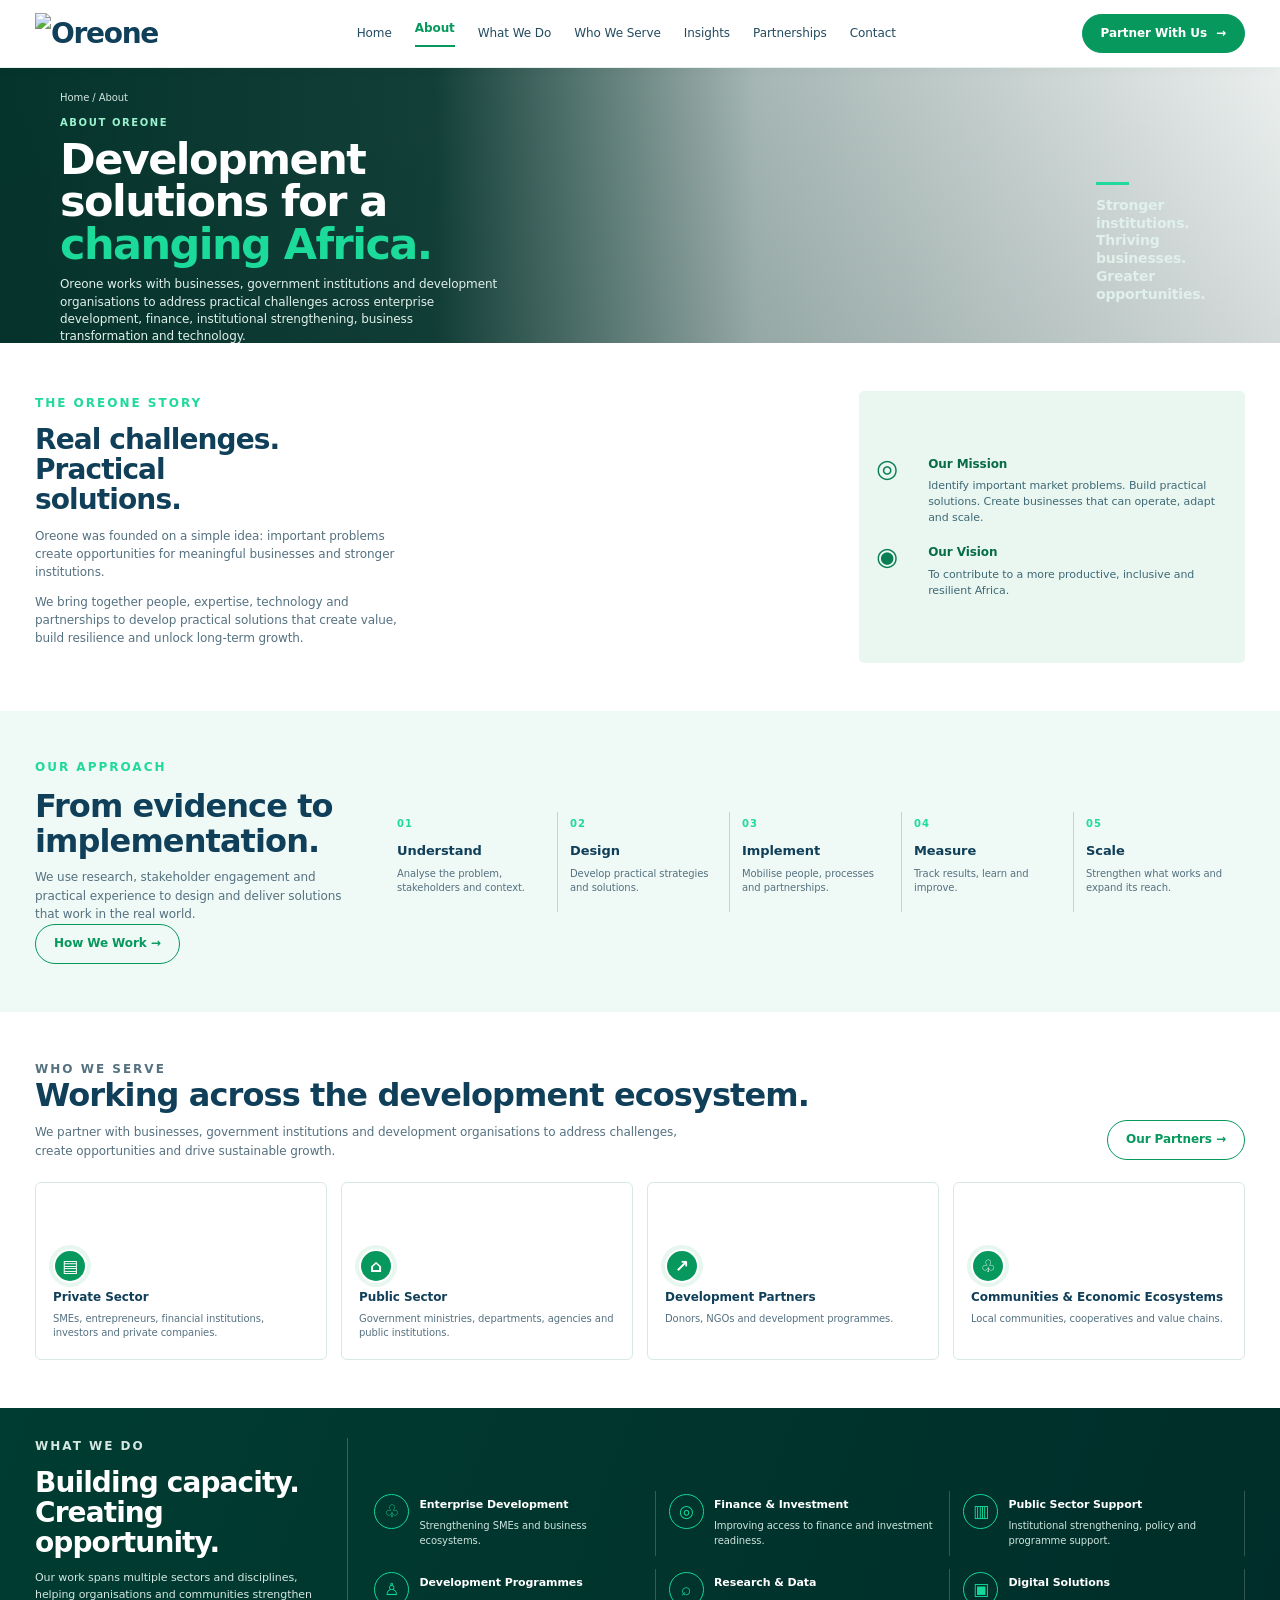
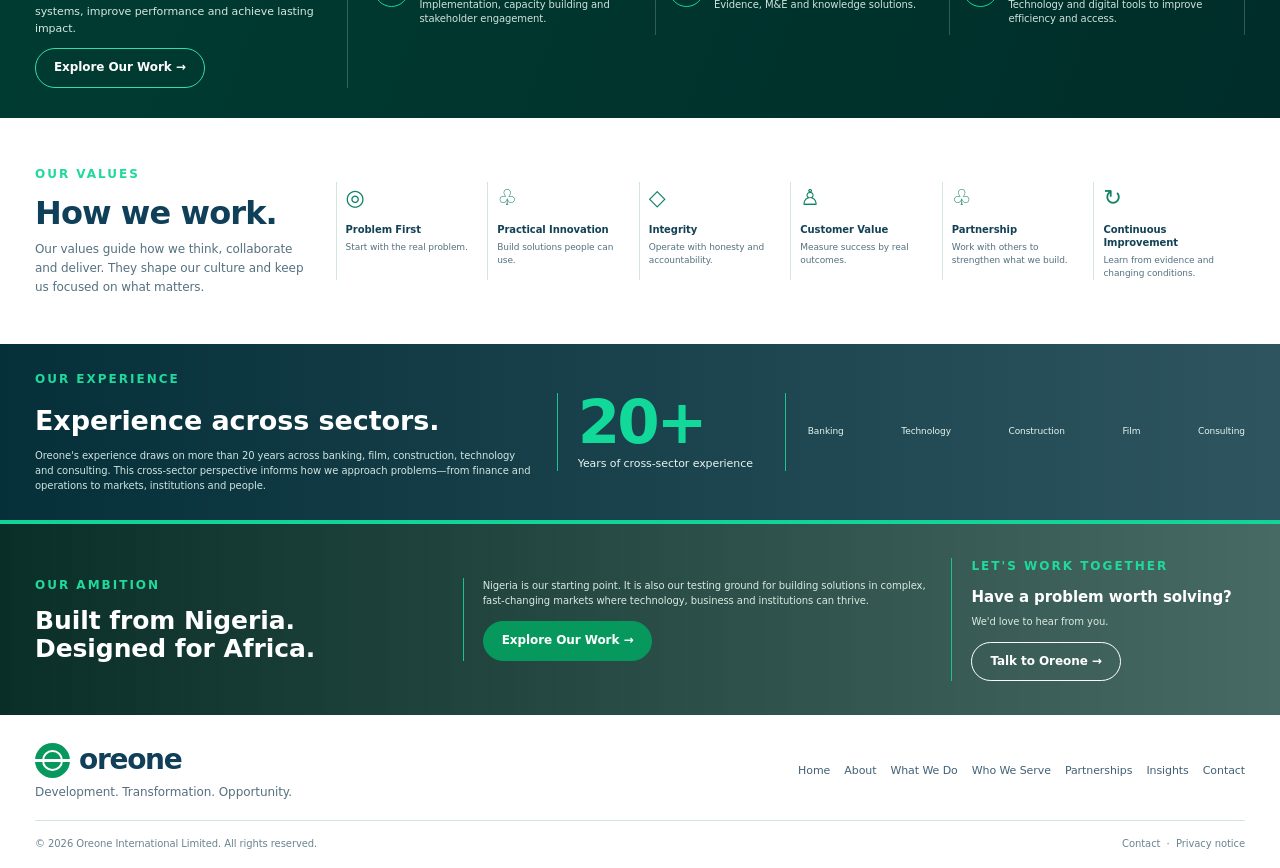
==== commit e1e8c767: "Add files via upload" ====
--- a/about.html
+++ b/about.html
@@ -1,5 +1,5 @@
 <!doctype html><html lang="en-NG"><head><meta charset="utf-8"><meta name="viewport" content="width=device-width, initial-scale=1"><title>About Oreone | Development Consulting Nigeria</title><meta name="description" content="Learn about Oreone International Limited, a development and business transformation organisation working across Nigeria’s private, public and development sectors."><meta name="robots" content="index,follow"><meta property="og:type" content="website"><meta property="og:site_name" content="Oreone International Limited"><meta property="og:title" content="About Oreone | Development Consulting Nigeria"><meta property="og:description" content="Learn about Oreone International Limited, a development and business transformation organisation working across Nigeria’s private, public and development sectors."><meta name="theme-color" content="#07985d"><link rel="stylesheet" href="styles.css"><script type="application/ld+json">{"@context":"https://schema.org","@type":"Organization","name":"Oreone International Limited","telephone":"+2348024945647","email":"support.oreoneinc@gmail.com","address":{"@type":"PostalAddress","streetAddress":"No. 4 Daola Close, Monrovia Street, Wuse 2","addressLocality":"Abuja","addressCountry":"NG"}}</script></head><body><a class="skip-link" href="#main">Skip to content</a><header class="site-header"><div class="container nav-wrap"><a class="brand" href="/" aria-label="Oreone home"><img class="brand-image" src="/assets/images/oreone-logo.png" alt="Oreone"></a><button class="menu-toggle" aria-expanded="false" aria-label="Toggle navigation">☰</button><nav class="nav-links" aria-label="Main navigation"><a href="index.html">Home</a><a href="about.html" aria-current="page">About</a><a href="what-we-do.html">What We Do</a><a href="who-we-serve.html">Who We Serve</a><a href="insights.html">Insights</a><a href="partnerships.html">Partnerships</a><a href="contact.html">Contact</a></nav><a class="btn nav-cta" href="contact.html">Partner With Us <span aria-hidden="true">→</span></a></div></header><main id="main">
-<section class="page-title about-hero"><div class="container"><div class="crumb">Home / About</div><p class="eyebrow">About Oreone</p><h1>Development solutions for a changing Africa.</h1><p>Oreone works with businesses, government institutions and development organisations to address practical challenges across enterprise development, finance, institutional strengthening, business transformation and technology.</p></div></section>
+<section class="page-title about-hero reference-hero"><div class="container reference-hero-grid"><div class="reference-hero-copy"><div class="crumb">Home / About</div><p class="eyebrow">About Oreone</p><h1>Development solutions for a <em>changing Africa.</em></h1><p>Oreone works with businesses, government institutions and development organisations to address practical challenges across enterprise development, finance, institutional strengthening, business transformation and technology.</p><div class="reference-hero-actions"><a class="btn" href="what-we-do.html">Our Approach <span aria-hidden="true">→</span></a><a class="btn btn-outline" href="contact.html">Work With Oreone</a></div></div><aside class="reference-hero-statement"><span></span><p>Stronger<br>institutions.<br>Thriving<br>businesses.<br>Greater<br>opportunities.</p></aside></div></section>
 <section class="section story-section"><div class="container about-story-grid"><div class="story-copy"><p class="eyebrow">The Oreone Story</p><h2>Real challenges. Practical solutions.</h2><p>Oreone was founded on a simple idea: important problems create opportunities for meaningful businesses and stronger institutions.</p><p>We bring together people, expertise, technology and partnerships to develop practical solutions that create value, build resilience and unlock long-term growth.</p></div><div class="story-city" role="img" aria-label="City skyline representing economic opportunity"></div><aside class="mission-vision-panel"><div class="mission-vision-item"><span class="mission-symbol" aria-hidden="true">◎</span><div><h3>Our Mission</h3><p>Identify important market problems. Build practical solutions. Create businesses that can operate, adapt and scale.</p></div></div><div class="mission-vision-item"><span class="mission-symbol" aria-hidden="true">◉</span><div><h3>Our Vision</h3><p>To contribute to a more productive, inclusive and resilient Africa.</p></div></div></aside></div></section>
 <section class="section section-soft about-approach"><div class="container approach-layout"><div><p class="eyebrow">Our Approach</p><h2>From evidence to implementation.</h2><p class="section-intro">We use research, stakeholder engagement and practical experience to design and deliver solutions that work in the real world.</p><a class="btn btn-outline" href="what-we-do.html">How We Work →</a></div><div class="steps about-steps"><div class="step"><b>01</b><h3>Understand</h3><p>Analyse the problem, stakeholders and context.</p></div><div class="step"><b>02</b><h3>Design</h3><p>Develop practical strategies and solutions.</p></div><div class="step"><b>03</b><h3>Implement</h3><p>Mobilise people, processes and partnerships.</p></div><div class="step"><b>04</b><h3>Measure</h3><p>Track results, learn and improve.</p></div><div class="step"><b>05</b><h3>Scale</h3><p>Strengthen what works and expand its reach.</p></div></div></div></section>
 <section class="section"><div class="container"><div class="section-head"><div><p class="eyebrow">Who We Serve</p><h2>Working across the development ecosystem.</h2><p>We partner with businesses, government institutions and development organisations to address challenges, create opportunities and drive sustainable growth.</p></div><a class="btn btn-outline" href="who-we-serve.html">Our Partners →</a></div><div class="grid grid-4"><article class="card audience-card"><div class="audience-photo photo-private" role="img" aria-label="Private-sector business owner"></div><div class="audience-copy"><div class="icon-bubble" aria-hidden="true">▤</div><h3>Private Sector</h3><p>SMEs, entrepreneurs, financial institutions, investors and private companies.</p></div></article><article class="card audience-card"><div class="audience-photo photo-public" role="img" aria-label="Public sector institution"></div><div class="audience-copy"><div class="icon-bubble" aria-hidden="true">⌂</div><h3>Public Sector</h3><p>Government ministries, departments, agencies and public institutions.</p></div></article><article class="card audience-card"><div class="audience-photo photo-partners" role="img" aria-label="Development partners engaging with communities"></div><div class="audience-copy"><div class="icon-bubble" aria-hidden="true">↗</div><h3>Development Partners</h3><p>Donors, NGOs and development programmes.</p></div></article><article class="card audience-card"><div class="audience-photo photo-community" role="img" aria-label="Local community members working together"></div><div class="audience-copy"><div class="icon-bubble" aria-hidden="true">♧</div><h3>Communities & Economic Ecosystems</h3><p>Local communities, cooperatives and value chains.</p></div></article></div></div></section>
--- a/styles.css
+++ b/styles.css
@@ -145,3 +145,35 @@
 .form-honey{position:absolute!important;left:-10000px!important;width:1px!important;height:1px!important;overflow:hidden!important}
 .article-copy p{margin:0 0 1.25em}.article-copy p:last-child{margin-bottom:0}
 .article-card-image{background:#edf8f3}
+
+
+/* OREONE REFERENCE DESIGN V2 — visual rebuild aligned to supplied About and What We Do mockups */
+:root{--green:#07985d;--green2:#20d99a;--deep:#003b32;--navy:#103f59;--ink:#183b4d;--muted:#557180;--mint:#edf8f4;--line:#d2e6de;--radius:9px;--shadow:0 8px 22px rgba(4,55,48,.055)}
+body{font-family:Inter,"Aptos",system-ui,-apple-system,"Segoe UI",sans-serif;line-height:1.48;letter-spacing:-.08px}
+.container{width:min(1210px,calc(100% - 64px))}
+.site-header{height:68px;box-shadow:0 2px 12px rgba(5,52,48,.035)}
+.brand-image{width:132px;height:auto;max-height:42px;object-fit:contain}
+.nav-wrap{gap:18px}.nav-links{gap:23px;font-size:12px}.nav-cta{border-radius:6px;padding:10px 16px;font-size:12px}
+.btn{border-radius:999px;padding:10px 18px;font-size:12px;font-weight:750}.btn-outline{background:transparent}
+.reference-hero{min-height:275px;height:275px;padding:0;display:flex;align-items:stretch;background-position:center 46%;background-size:cover}
+.reference-hero.about-hero{background-image:linear-gradient(90deg,rgba(0,48,41,.98) 0%,rgba(0,49,41,.93) 34%,rgba(0,48,41,.35) 59%,rgba(0,48,41,.08) 100%),url('assets/images/about-hero.jpg')}
+.reference-hero.whatwedo-hero{background-image:linear-gradient(90deg,rgba(0,48,41,.98) 0%,rgba(0,49,41,.91) 34%,rgba(0,48,41,.28) 60%,rgba(0,48,41,.10) 100%),url('assets/images/what-we-do-hero.jpg');background-position:center 45%}
+.reference-hero .container{width:min(1210px,calc(100% - 120px));margin:auto}
+.reference-hero-grid{display:grid;grid-template-columns:minmax(0,1fr) 160px;gap:28px;align-items:center;width:100%;padding:23px 0 22px}
+.reference-hero-copy{max-width:490px}.reference-hero .crumb{font-size:10px;color:#d1e6de;margin:0 0 9px}.reference-hero .eyebrow{font-size:10px;letter-spacing:1.6px;color:#9af2ce;margin-bottom:8px}
+.reference-hero h1{max-width:480px;color:#fff;font-size:clamp(31px,3.4vw,43px);line-height:.99;letter-spacing:-1.55px;font-weight:800;margin:0 0 11px}
+.reference-hero h1 em{font-style:normal;color:#1cda9a}.reference-hero-copy>p:not(.eyebrow):not(.hero-note){font-size:12px;line-height:1.43;color:#e1f0eb;max-width:440px;margin:0 0 13px}
+.reference-hero-actions{display:flex;gap:10px;align-items:center;flex-wrap:wrap}.reference-hero .btn{padding:9px 17px;font-size:11px}.reference-hero .btn-outline{border-color:rgba(255,255,255,.82);color:#fff}.reference-hero .btn-outline:hover{background:#fff;color:var(--deep)}
+.reference-hero-statement{align-self:center;justify-self:end;width:126px;color:#fff;padding:0 0 0 2px}.reference-hero-statement>span{display:block;width:33px;height:3px;background:#20d99a;margin-bottom:12px}.reference-hero-statement p{font-size:14px;line-height:1.27;font-weight:750;margin:0;letter-spacing:-.2px}.reference-hero-statement-bordered{border-left:1px solid rgba(255,255,255,.75);padding-left:13px;width:143px}
+.reference-hero .hero-note{font-size:10px;color:#a8f1d1;letter-spacing:.1px;margin:12px 0 0}.reference-hero .hero-note i{font-style:normal;color:#20d99a;padding:0 5px}
+.section{padding:48px 0}.section-soft{background:#eff9f5}.section-head{margin-bottom:22px}.section-head h2,.section h2{font-size:clamp(25px,2.5vw,34px);letter-spacing:-.9px;line-height:1.08;margin-bottom:10px}.section-intro,.section-head p{font-size:12px;line-height:1.55}
+.about-story-grid{grid-template-columns:.9fr 1.02fr .94fr;gap:18px}.story-copy h2{font-size:28px;max-width:255px}.story-copy p:not(.eyebrow){font-size:12px;line-height:1.5}.story-city{min-height:175px;border-radius:5px;background-position:center;background-size:cover}.mission-vision-panel{padding:17px;border-radius:5px;gap:18px}.mission-symbol{font-size:25px}.mission-vision-item h3{font-size:12px}.mission-vision-item p{font-size:11px}
+.about-approach .approach-layout,.section-soft .approach-layout{grid-template-columns:.8fr 2.15fr;gap:30px}.about-steps{grid-template-columns:repeat(5,minmax(0,1fr))}.about-steps .step{padding:5px 12px 0;border-top:0;border-left:1px solid #b9d9ce;min-height:100px}.about-steps .step:first-child{border-left:0}.about-steps .step h3{font-size:13px}.about-steps .step p{font-size:10px;line-height:1.45}.about-steps .step b{font-size:10px}
+.grid{gap:14px}.card{border-radius:6px;box-shadow:none;padding:17px;border-color:#d8e9e3}.card h3{font-size:15px;line-height:1.22}.card p{font-size:11px;line-height:1.45}.audience-card{padding:0;overflow:hidden}.audience-card .audience-photo{height:84px}.audience-copy{padding:13px}.audience-copy h3{font-size:12px;margin:7px 0}.audience-copy p{font-size:10px}.icon-bubble{width:34px;height:34px;font-size:17px}
+.capability-presentation{padding:30px 0}.capability-presentation-grid{grid-template-columns:.72fr 2fr;gap:26px}.capability-presentation h2{font-size:28px}.capability-presentation-grid>div>p:not(.eyebrow){font-size:11px}.capability-mini-grid{gap:13px}.capability-mini-grid article{gap:10px;padding-right:9px}.capability-mini-grid article span{width:35px;height:35px;font-size:17px}.capability-mini-grid h3{font-size:11px}.capability-mini-grid p{font-size:10px}
+.values-layout{grid-template-columns:.72fr 2.35fr;gap:22px}.values-grid article{padding:0 9px}.values-grid article span{font-size:22px}.values-grid h3{font-size:10px}.values-grid p{font-size:9px}.experience-band{padding:27px 0}.experience-layout{grid-template-columns:1.2fr .55fr 1.05fr;gap:22px}.experience-layout h2{font-size:27px}.experience-layout p:not(.eyebrow){font-size:10px}.experience-years strong{font-size:61px}.sector-list{gap:10px}.sector-list span{font-size:9px}.ambition-band{padding:23px 0}.ambition-grid{grid-template-columns:1fr 1.15fr .72fr;gap:20px}.ambition-grid h2{font-size:25px}.ambition-grid h3{font-size:15px}.ambition-grid p:not(.eyebrow){font-size:10px}.ambition-grid>div+div{padding-left:19px}
+.capabilities-layout{grid-template-columns:.72fr 2.25fr;gap:26px}.capability-grid{gap:12px}.capability-grid .card{padding:15px;background:#f1faf6}.capability-grid .card h3{font-size:12px;min-height:30px}.capability-grid .card p{font-size:10px}.capability-grid .card ul{font-size:10px;line-height:1.55;margin-top:8px}.capabilities-intro h2{font-size:29px}.work-with-band{padding:28px 0}.work-with-layout{grid-template-columns:.9fr 1fr 1.35fr;gap:18px}.work-with-layout h2{font-size:27px}.work-with-layout>div:first-child p:not(.eyebrow){font-size:10px}.work-with-image{min-height:190px}.work-with-items{gap:12px}.work-with-items article{padding-left:11px}.work-with-items article span{font-size:19px}.work-with-items h3{font-size:11px}.work-with-items p{font-size:9px}.differentiator-layout{grid-template-columns:1fr .9fr .85fr;gap:24px}.farmer-panel{min-height:210px}.differentiator-layout h2{font-size:28px}.differentiator-layout p:not(.eyebrow){font-size:11px}.cross-sector{padding-left:17px}.cross-sector li{font-size:11px;padding:5px 3px}.outcomes-layout{grid-template-columns:.7fr 2fr;gap:20px}.outcomes-layout h2{font-size:27px}.outcome-grid article{padding:2px 10px}.outcome-grid article span{font-size:20px}.outcome-grid h3{font-size:10px}.outcome-grid p{font-size:9px}
+.cta-band{padding:34px 0}.cta-inner h2{font-size:29px}.cta-inner p{font-size:12px}.site-footer{padding:24px 0 16px}.footer-top{padding-bottom:18px}.footer-links{gap:14px;font-size:11px}.footer-bottom{font-size:10px}
+@media(max-width:980px){.container,.reference-hero .container{width:calc(100% - 44px)}.reference-hero{height:auto;min-height:270px}.reference-hero-grid{grid-template-columns:minmax(0,1fr) 125px}.reference-hero-copy{max-width:470px}.reference-hero h1{font-size:clamp(30px,4vw,39px)}.reference-hero-statement p{font-size:12px}.about-story-grid{grid-template-columns:1fr 1fr}.mission-vision-panel{grid-column:1/-1;display:grid;grid-template-columns:1fr 1fr}.capability-presentation-grid,.capabilities-layout,.work-with-layout,.differentiator-layout,.outcomes-layout,.values-layout,.experience-layout{grid-template-columns:1fr}.capability-presentation-grid>div:first-child{border:0;border-bottom:1px solid rgba(255,255,255,.22);padding:0 0 18px}.capability-mini-grid{grid-template-columns:repeat(3,minmax(0,1fr))}.values-grid{grid-template-columns:repeat(3,minmax(0,1fr));row-gap:18px}.ambition-grid{grid-template-columns:1fr 1fr}.ambition-grid>div:last-child{grid-column:1/-1;border-left:0;border-top:1px solid #1bc18e;padding:15px 0 0}.work-with-image{min-height:220px}.outcome-grid{grid-template-columns:repeat(3,minmax(0,1fr));row-gap:15px}}
+@media(max-width:760px){.container,.reference-hero .container{width:calc(100% - 32px)}.site-header{height:64px}.brand-image{width:115px}.reference-hero{min-height:0;height:auto;background-position:60% center}.reference-hero.about-hero{background-image:linear-gradient(90deg,rgba(0,48,41,.97),rgba(0,49,41,.85) 65%,rgba(0,48,41,.48)),url('assets/images/about-hero.jpg')}.reference-hero.whatwedo-hero{background-image:linear-gradient(90deg,rgba(0,48,41,.97),rgba(0,49,41,.85) 65%,rgba(0,48,41,.48)),url('assets/images/what-we-do-hero.jpg')}.reference-hero-grid{grid-template-columns:1fr;gap:0;padding:30px 0 26px}.reference-hero-copy{max-width:500px}.reference-hero h1{font-size:clamp(33px,9vw,43px);max-width:390px}.reference-hero-copy>p:not(.eyebrow):not(.hero-note){font-size:12px;max-width:440px}.reference-hero-statement{display:none}.reference-hero .hero-note{line-height:1.8}.reference-hero-actions{gap:8px}.reference-hero .btn{padding:9px 13px;font-size:10px}.section{padding:38px 0}.about-story-grid{grid-template-columns:1fr}.story-city{order:-1;min-height:190px}.mission-vision-panel{grid-column:auto;display:flex}.about-approach .approach-layout,.section-soft .approach-layout{grid-template-columns:1fr;gap:18px}.about-steps{grid-template-columns:repeat(2,minmax(0,1fr));gap:12px}.about-steps .step{border-left:0;border-top:1px solid #b9d9ce;padding:10px 3px;min-height:0}.capability-mini-grid{grid-template-columns:repeat(2,minmax(0,1fr))}.values-grid{grid-template-columns:repeat(2,minmax(0,1fr))}.experience-layout{gap:16px}.experience-years{border:0;padding:0}.sector-list{gap:10px}.ambition-grid{grid-template-columns:1fr}.ambition-grid>div+div,.ambition-grid>div:last-child{grid-column:auto;border-left:0;border-top:1px solid #1bc18e;padding:15px 0 0}.work-with-items{grid-template-columns:repeat(2,minmax(0,1fr))}.differentiator-layout{grid-template-columns:1fr;gap:18px}.farmer-panel{min-height:220px}.cross-sector{border-left:0;border-top:1px solid var(--line);padding:15px 0 0}.outcome-grid{grid-template-columns:repeat(2,minmax(0,1fr))}.outcome-grid article{min-height:0}.capability-grid{grid-template-columns:1fr}.capability-grid .card h3{min-height:0}.cta-inner{gap:18px}.footer-top,.footer-bottom{gap:15px}}
+@media(max-width:440px){.reference-hero-actions .btn{width:auto}.reference-hero-actions{align-items:stretch}.reference-hero-actions .btn{flex:1}.work-with-items{grid-template-columns:1fr 1fr}.outcome-grid{grid-template-columns:1fr 1fr}.about-steps{grid-template-columns:1fr 1fr}}
